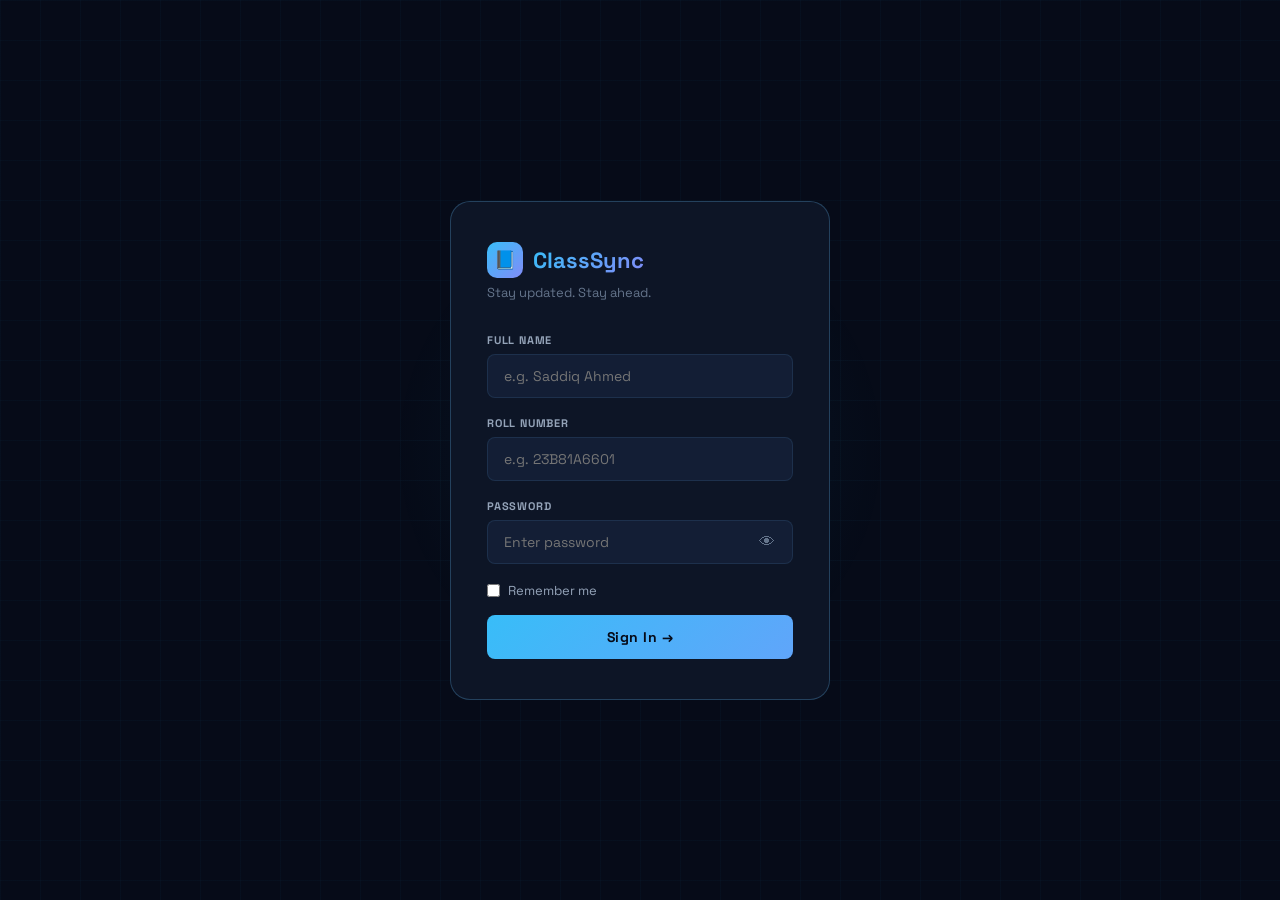
==== frontend/login.html @ 4ba89da0 "classsync - v1" ====
<!DOCTYPE html>
<html lang="en">
<head>
<meta charset="UTF-8">
<meta name="viewport" content="width=device-width, initial-scale=1.0">
<title>ClassSync Login</title>
<link href="https://fonts.googleapis.com/css2?family=Space+Grotesk:wght@400;500;600;700&family=JetBrains+Mono:wght@400;500&display=swap" rel="stylesheet">
<link rel="stylesheet" href="style.css">
</head>
<body class="login-bg">

<div class="login-glow"></div>

<div class="login-container">
  <div class="login-card">

    <div class="login-logo">
      <div class="logo-icon">📘</div>
      <h1>ClassSync</h1>
    </div>
    <p class="login-tagline">Stay updated. Stay ahead.</p>

    <div class="field-wrap">
      <label class="field-label">Full Name</label>
      <input id="l-name" type="text" placeholder="e.g. Saddiq Ahmed" autocomplete="name">
    </div>

    <div class="field-wrap">
      <label class="field-label">Roll Number</label>
      <input id="l-roll" type="text" placeholder="e.g. 23B81A6601"
             oninput="this.value = this.value.toUpperCase()">
    </div>

    <div class="field-wrap">
      <label class="field-label">Password</label>
      <div class="password-wrap">
        <input id="l-pass" type="password" placeholder="Enter password">
        <button class="eye-btn" onclick="togglePwd()" type="button">👁</button>
      </div>
    </div>

    <div class="remember-row">
      <input type="checkbox" id="remember">
      <label for="remember">Remember me</label>
    </div>

    <button class="login-btn" onclick="doLogin()">Sign In →</button>

    <div class="login-error" id="loginErr"></div>

  </div>
</div>

<script src="script.js"></script>
</body>
</html>
---- frontend/style.css ----
/* ═══ VARIABLES ═══ */
:root {
    --bg:           #060b18;
    --surface:      #0d1526;
    --surface2:     #131e35;
    --surface3:     #1a2744;
    --border:       rgba(99,179,237,0.12);
    --border-bright:rgba(99,179,237,0.28);
    --cyan:         #38bdf8;
    --cyan-dim:     rgba(56,189,248,0.15);
    --violet:       #818cf8;
    --violet-dim:   rgba(129,140,248,0.15);
    --emerald:      #34d399;
    --emerald-dim:  rgba(52,211,153,0.15);
    --rose:         #fb7185;
    --rose-dim:     rgba(251,113,133,0.15);
    --amber:        #fbbf24;
    --amber-dim:    rgba(251,191,36,0.15);
    --text:         #e2e8f0;
    --text-muted:   #64748b;
    --text-dim:     #94a3b8;
    --radius:       12px;
    --radius-sm:    8px;
    --transition:   0.2s cubic-bezier(0.4,0,0.2,1);
}

* { margin: 0; padding: 0; box-sizing: border-box; }

body {
    font-family: 'Space Grotesk', sans-serif;
    background: var(--bg);
    color: var(--text);
    min-height: 100vh;
    overflow-x: hidden;
}

/* Grid background */
body::after {
    content: '';
    position: fixed;
    inset: 0;
    background-image:
        linear-gradient(rgba(56,189,248,0.03) 1px, transparent 1px),
        linear-gradient(90deg, rgba(56,189,248,0.03) 1px, transparent 1px);
    background-size: 40px 40px;
    pointer-events: none;
    z-index: 0;
}

/* ═══ LOGIN ═══ */
.login-bg {
    display: flex;
    align-items: center;
    justify-content: center;
    height: 100vh;
}

.login-glow {
    position: fixed;
    top: 50%;
    left: 50%;
    transform: translate(-50%, -50%);
    width: 500px;
    height: 500px;
    border-radius: 50%;
    background: radial-gradient(circle, rgba(56,189,248,0.07) 0%, transparent 70%);
    pointer-events: none;
    z-index: 0;
}

.login-container {
    position: relative;
    z-index: 1;
    width: 100%;
    display: flex;
    justify-content: center;
}

.login-card {
    background: var(--surface);
    border: 1px solid var(--border-bright);
    border-radius: 20px;
    padding: 40px 36px;
    width: 380px;
    animation: slideUp 0.5s cubic-bezier(0.34,1.56,0.64,1) both;
}

@keyframes slideUp {
    from { opacity: 0; transform: translateY(30px) scale(0.96); }
    to   { opacity: 1; transform: translateY(0)    scale(1); }
}

.login-logo {
    display: flex;
    align-items: center;
    gap: 10px;
    margin-bottom: 6px;
}

.logo-icon {
    width: 36px;
    height: 36px;
    background: linear-gradient(135deg, var(--cyan), var(--violet));
    border-radius: 10px;
    display: flex;
    align-items: center;
    justify-content: center;
    font-size: 18px;
}

.login-logo h1 {
    font-size: 22px;
    font-weight: 700;
    background: linear-gradient(135deg, var(--cyan), var(--violet));
    -webkit-background-clip: text;
    -webkit-text-fill-color: transparent;
    background-clip: text;
}

.login-tagline {
    font-size: 13px;
    color: var(--text-muted);
    margin-bottom: 32px;
}

.field-label {
    display: block;
    font-size: 11px;
    font-weight: 700;
    color: var(--text-dim);
    letter-spacing: 0.8px;
    text-transform: uppercase;
    margin-bottom: 7px;
}

.field-wrap { margin-bottom: 18px; }

.field-wrap input {
    width: 100%;
    padding: 12px 16px;
    background: var(--surface2);
    border: 1px solid var(--border);
    border-radius: var(--radius-sm);
    color: var(--text);
    font-family: inherit;
    font-size: 14px;
    outline: none;
    transition: var(--transition);
}

.field-wrap input:focus {
    border-color: var(--cyan);
    box-shadow: 0 0 0 3px rgba(56,189,248,0.12);
    background: var(--surface3);
}

.password-wrap { position: relative; }
.password-wrap input { padding-right: 46px; }

.eye-btn {
    position: absolute;
    right: 14px;
    top: 50%;
    transform: translateY(-50%);
    background: none;
    border: none;
    color: var(--text-muted);
    cursor: pointer;
    font-size: 16px;
    padding: 4px;
    transition: color var(--transition);
}
.eye-btn:hover { color: var(--cyan); }

.remember-row {
    display: flex;
    align-items: center;
    gap: 8px;
    margin-bottom: 8px;
}
.remember-row input[type=checkbox] { accent-color: var(--cyan); }
.remember-row label { font-size: 13px; color: var(--text-dim); cursor: pointer; }

.login-btn {
    width: 100%;
    padding: 13px;
    background: linear-gradient(135deg, var(--cyan), #60a5fa);
    border: none;
    border-radius: var(--radius-sm);
    color: #060b18;
    font-family: inherit;
    font-size: 14px;
    font-weight: 700;
    letter-spacing: 0.5px;
    cursor: pointer;
    transition: var(--transition);
    margin-top: 8px;
}
.login-btn:hover  { transform: translateY(-1px); filter: brightness(1.1); }
.login-btn:active { transform: translateY(0); }

.login-error {
    background: var(--rose-dim);
    border: 1px solid rgba(251,113,133,0.3);
    border-radius: var(--radius-sm);
    padding: 10px 14px;
    font-size: 13px;
    color: var(--rose);
    margin-top: 14px;
    display: none;
}

/* ═══ LAYOUT ═══ */
.container {
    display: flex;
    position: relative;
    z-index: 1;
}

/* ═══ SIDEBAR ═══ */
.sidebar {
    position: fixed;
    left: 0; top: 0; bottom: 0;
    width: 220px;
    background: var(--surface);
    border-right: 1px solid var(--border);
    display: flex;
    flex-direction: column;
    padding: 20px 14px;
    z-index: 50;
    transition: transform var(--transition);
}

.sidebar-logo {
    display: flex;
    align-items: center;
    gap: 10px;
    padding: 6px 8px;
    margin-bottom: 28px;
}

.sidebar-logo .logo-icon {
    width: 30px;
    height: 30px;
    font-size: 15px;
    border-radius: 8px;
}

.sidebar-logo span {
    font-size: 17px;
    font-weight: 700;
    background: linear-gradient(135deg, var(--cyan), var(--violet));
    -webkit-background-clip: text;
    -webkit-text-fill-color: transparent;
    background-clip: text;
}

.nav-section-label {
    font-size: 10px;
    font-weight: 700;
    color: var(--text-muted);
    letter-spacing: 1.2px;
    text-transform: uppercase;
    padding: 0 10px;
    margin-bottom: 8px;
    margin-top: 6px;
}

.nav-btn {
    display: flex;
    align-items: center;
    gap: 10px;
    width: 100%;
    padding: 9px 12px;
    background: none;
    border: none;
    border-radius: var(--radius-sm);
    color: var(--text-dim);
    font-family: inherit;
    font-size: 13px;
    font-weight: 500;
    cursor: pointer;
    text-align: left;
    transition: var(--transition);
}
.nav-btn:hover        { background: var(--surface2); color: var(--text); }
.nav-btn.active       { background: var(--cyan-dim); color: var(--cyan); }

.nav-icon { font-size: 16px; width: 20px; text-align: center; }

.nav-count {
    margin-left: auto;
    background: var(--surface3);
    color: var(--text-muted);
    font-size: 10px;
    font-weight: 600;
    padding: 2px 7px;
    border-radius: 20px;
    font-family: 'JetBrains Mono', monospace;
}
.nav-btn.active .nav-count { background: rgba(56,189,248,0.2); color: var(--cyan); }

.sidebar-bottom {
    margin-top: auto;
    border-top: 1px solid var(--border);
    padding-top: 16px;
}

.user-chip {
    display: flex;
    align-items: center;
    gap: 10px;
    padding: 8px 10px;
    border-radius: var(--radius-sm);
    background: var(--surface2);
    margin-bottom: 10px;
}

.avatar {
    width: 32px;
    height: 32px;
    border-radius: 50%;
    background: linear-gradient(135deg, var(--cyan), var(--violet));
    display: flex;
    align-items: center;
    justify-content: center;
    font-size: 12px;
    font-weight: 700;
    color: #060b18;
    flex-shrink: 0;
}

.user-info    { flex: 1; min-width: 0; }
.user-name    { font-size: 12px; font-weight: 600; color: var(--text); white-space: nowrap; overflow: hidden; text-overflow: ellipsis; }
.user-roll    { font-size: 10px; color: var(--text-muted); font-family: 'JetBrains Mono', monospace; }

.logout-btn {
    width: 100%;
    padding: 9px;
    background: none;
    border: 1px solid var(--border);
    border-radius: var(--radius-sm);
    color: var(--text-muted);
    font-family: inherit;
    font-size: 12px;
    font-weight: 500;
    cursor: pointer;
    transition: var(--transition);
    display: flex;
    align-items: center;
    justify-content: center;
    gap: 7px;
}
.logout-btn:hover { border-color: var(--rose); color: var(--rose); background: var(--rose-dim); }

/* ═══ MAIN ═══ */
.main {
    margin-left: 220px;
    display: flex;
    flex-direction: column;
    height: 100vh;
    width: 100%;
}

/* ─── TOPBAR ─── */
.topbar {
    display: flex;
    align-items: center;
    gap: 14px;
    padding: 16px 24px;
    background: var(--surface);
    border-bottom: 1px solid var(--border);
    position: sticky;
    top: 0;
    z-index: 40;
}

.search-wrap { flex: 1; position: relative; max-width: 400px; }

.search-wrap input {
    width: 100%;
    padding: 9px 14px 9px 38px;
    background: var(--surface2);
    border: 1px solid var(--border);
    border-radius: 100px;
    color: var(--text);
    font-family: inherit;
    font-size: 13px;
    outline: none;
    transition: var(--transition);
}
.search-wrap input:focus { border-color: var(--cyan); background: var(--surface3); }

.search-icon {
    position: absolute;
    left: 12px;
    top: 50%;
    transform: translateY(-50%);
    color: var(--text-muted);
    font-size: 15px;
    pointer-events: none;
}

.sort-select {
    padding: 9px 14px;
    background: var(--surface2);
    border: 1px solid var(--border);
    border-radius: var(--radius-sm);
    color: var(--text-dim);
    font-family: inherit;
    font-size: 13px;
    outline: none;
    cursor: pointer;
}
.sort-select:focus { border-color: var(--cyan); }

.view-toggle {
    display: flex;
    background: var(--surface2);
    border: 1px solid var(--border);
    border-radius: var(--radius-sm);
    overflow: hidden;
}
.view-toggle button {
    padding: 7px 12px;
    background: none;
    border: none;
    color: var(--text-muted);
    cursor: pointer;
    font-size: 15px;
    transition: var(--transition);
}
.view-toggle button.active { background: var(--surface3); color: var(--cyan); }

.post-btn {
    display: flex;
    align-items: center;
    gap: 7px;
    padding: 9px 18px;
    background: linear-gradient(135deg, var(--cyan), #60a5fa);
    border: none;
    border-radius: 100px;
    color: #060b18;
    font-family: inherit;
    font-size: 13px;
    font-weight: 700;
    cursor: pointer;
    transition: var(--transition);
    white-space: nowrap;
}
.post-btn:hover  { transform: translateY(-1px); filter: brightness(1.1); }
.post-btn:active { transform: translateY(0); }

/* ─── STATS BAR ─── */
.stats-bar {
    display: flex;
    gap: 12px;
    padding: 14px 24px;
    border-bottom: 1px solid var(--border);
    background: var(--surface);
    overflow-x: auto;
}

.stat-chip {
    display: flex;
    align-items: center;
    gap: 8px;
    padding: 8px 16px;
    background: var(--surface2);
    border: 1px solid var(--border);
    border-radius: 100px;
    white-space: nowrap;
    flex-shrink: 0;
}
.stat-chip .num   { font-size: 15px; font-weight: 700; font-family: 'JetBrains Mono', monospace; color: var(--cyan); }
.stat-chip .label { font-size: 12px; color: var(--text-muted); }

/* ─── FEED ─── */
.feed-wrap { flex: 1; overflow-y: auto; padding: 24px; }

.feed {
    display: grid;
    grid-template-columns: repeat(auto-fill, minmax(300px, 1fr));
    gap: 16px;
    max-width: 1200px;
}

.empty-state { text-align: center; padding: 80px 20px; color: var(--text-muted); grid-column: 1/-1; }
.empty-icon  { font-size: 48px; margin-bottom: 16px; opacity: 0.4; }
.empty-state p { font-size: 15px; }

/* ─── POST CARD ─── */
.post-card {
    background: var(--surface);
    border: 1px solid var(--border);
    border-radius: var(--radius);
    overflow: hidden;
    transition: var(--transition);
    animation: fadeInUp 0.3s ease both;
}
@keyframes fadeInUp {
    from { opacity: 0; transform: translateY(12px); }
    to   { opacity: 1; transform: translateY(0); }
}
.post-card:hover { border-color: var(--border-bright); transform: translateY(-2px); box-shadow: 0 8px 30px rgba(0,0,0,0.3); }
.post-card.done  { opacity: 0.45; }

.cat-stripe { height: 3px; width: 100%; }
.post-body  { padding: 16px; }

.post-header {
    display: flex;
    align-items: flex-start;
    gap: 10px;
    margin-bottom: 10px;
    flex-direction: column;
}

.cat-badge {
    font-size: 10px;
    font-weight: 700;
    letter-spacing: 0.8px;
    text-transform: uppercase;
    padding: 3px 10px;
    border-radius: 100px;
}

.pinned-badge { background: rgba(251,191,36,.15); color: var(--amber); margin-left: 5px; }

.cat-assignment { background: var(--violet-dim);  color: var(--violet); }
.cat-record     { background: var(--emerald-dim); color: var(--emerald); }
.cat-classwork  { background: var(--cyan-dim);    color: var(--cyan); }
.cat-homework   { background: var(--amber-dim);   color: var(--amber); }
.cat-important  { background: var(--rose-dim);    color: var(--rose); }

.stripe-assignment { background: var(--violet); }
.stripe-record     { background: var(--emerald); }
.stripe-classwork  { background: var(--cyan); }
.stripe-homework   { background: var(--amber); }
.stripe-important  { background: var(--rose); }

.post-subject { font-size: 15px; font-weight: 700; color: var(--text); line-height: 1.3; }
.post-topic   { font-size: 13px; color: var(--text-dim); margin-bottom: 12px; line-height: 1.5; }

.post-extra {
    font-size: 12px;
    color: var(--text-muted);
    background: var(--surface2);
    border-left: 3px solid var(--border-bright);
    padding: 8px 12px;
    border-radius: 0 var(--radius-sm) var(--radius-sm) 0;
    margin-bottom: 12px;
    font-style: italic;
}

.post-img {
    width: 100%;
    border-radius: var(--radius-sm);
    margin-bottom: 12px;
    max-height: 200px;
    object-fit: cover;
    display: block;
}

.post-meta { display: flex; align-items: center; gap: 10px; flex-wrap: wrap; margin-bottom: 12px; }

.meta-chip { display: flex; align-items: center; gap: 5px; font-size: 11px; color: var(--text-muted); font-family: 'JetBrains Mono', monospace; }
.due-urgent { color: var(--rose); }
.due-soon   { color: var(--amber); }
.due-ok     { color: var(--emerald); }

.subj-tag {
    display: inline-block;
    font-size: 10px;
    font-weight: 600;
    font-family: 'JetBrains Mono', monospace;
    padding: 3px 9px;
    border-radius: 100px;
    background: var(--surface2);
    color: var(--text-dim);
    border: 1px solid var(--border);
}

.post-actions { display: flex; gap: 8px; border-top: 1px solid var(--border); padding-top: 12px; margin-top: 4px; }

.act-btn {
    flex: 1;
    padding: 7px;
    border: 1px solid var(--border);
    border-radius: var(--radius-sm);
    background: none;
    color: var(--text-dim);
    font-family: inherit;
    font-size: 12px;
    font-weight: 500;
    cursor: pointer;
    transition: var(--transition);
    display: flex;
    align-items: center;
    justify-content: center;
    gap: 5px;
}
.act-btn:hover     { background: var(--surface2); color: var(--text); border-color: var(--border-bright); }
.act-btn.done-btn  { color: var(--emerald); border-color: rgba(52,211,153,0.3); }
.act-btn.done-btn:hover { background: var(--emerald-dim); }
.act-btn.undo-btn  { color: var(--amber); border-color: rgba(251,191,36,0.3); }
.act-btn.undo-btn:hover { background: var(--amber-dim); }
.act-btn.del-btn:hover  { color: var(--rose); border-color: rgba(251,113,133,0.3); background: var(--rose-dim); }

/* ═══ POPUP ═══ */
.popup-overlay {
    position: fixed;
    inset: 0;
    background: rgba(6,11,24,0.85);
    backdrop-filter: blur(6px);
    z-index: 200;
    display: flex;
    align-items: center;
    justify-content: center;
    opacity: 0;
    pointer-events: none;
    transition: opacity var(--transition);
}
.popup-overlay.open { opacity: 1; pointer-events: all; }

.popup-card {
    background: var(--surface);
    border: 1px solid var(--border-bright);
    border-radius: 18px;
    padding: 32px;
    width: 440px;
    max-width: 95vw;
    max-height: 90vh;
    overflow-y: auto;
    transform: scale(0.95) translateY(10px);
    transition: transform var(--transition);
}
.popup-overlay.open .popup-card { transform: scale(1) translateY(0); }

.popup-title {
    font-size: 18px;
    font-weight: 700;
    margin-bottom: 22px;
    display: flex;
    align-items: center;
    justify-content: space-between;
}

.close-btn {
    background: none;
    border: none;
    color: var(--text-muted);
    font-size: 20px;
    cursor: pointer;
    padding: 4px;
    border-radius: 6px;
    transition: var(--transition);
    line-height: 1;
}
.close-btn:hover { color: var(--text); background: var(--surface2); }

.form-group { margin-bottom: 16px; }

.form-group label {
    display: block;
    font-size: 11px;
    font-weight: 700;
    color: var(--text-dim);
    letter-spacing: 0.8px;
    text-transform: uppercase;
    margin-bottom: 7px;
}

.form-group select,
.form-group input[type=text],
.form-group input[type=date],
.form-group textarea {
    width: 100%;
    padding: 10px 14px;
    background: var(--surface2);
    border: 1px solid var(--border);
    border-radius: var(--radius-sm);
    color: var(--text);
    font-family: inherit;
    font-size: 13px;
    outline: none;
    transition: var(--transition);
}
.form-group select option { background: var(--surface2); }
.form-group select:focus,
.form-group input:focus,
.form-group textarea:focus { border-color: var(--cyan); box-shadow: 0 0 0 3px rgba(56,189,248,0.1); }
.form-group textarea { resize: vertical; min-height: 70px; }

.form-row { display: grid; grid-template-columns: 1fr 1fr; gap: 12px; }

.file-label {
    display: flex;
    align-items: center;
    gap: 10px;
    padding: 10px 14px;
    background: var(--surface2);
    border: 1px dashed var(--border-bright);
    border-radius: var(--radius-sm);
    cursor: pointer;
    font-size: 13px;
    color: var(--text-dim);
    transition: var(--transition);
}
.file-label:hover { border-color: var(--cyan); color: var(--cyan); }

.form-actions { display: flex; gap: 10px; margin-top: 22px; }

.btn-primary {
    flex: 1;
    padding: 11px;
    background: linear-gradient(135deg, var(--cyan), #60a5fa);
    border: none;
    border-radius: var(--radius-sm);
    color: #060b18;
    font-family: inherit;
    font-size: 13px;
    font-weight: 700;
    cursor: pointer;
    transition: var(--transition);
}
.btn-primary:hover { filter: brightness(1.1); }

.btn-ghost {
    padding: 11px 18px;
    background: none;
    border: 1px solid var(--border);
    border-radius: var(--radius-sm);
    color: var(--text-dim);
    font-family: inherit;
    font-size: 13px;
    cursor: pointer;
    transition: var(--transition);
}
.btn-ghost:hover { border-color: var(--border-bright); color: var(--text); }

/* ═══ TOAST ═══ */
.toast-wrap {
    position: fixed;
    bottom: 24px;
    right: 24px;
    z-index: 999;
    display: flex;
    flex-direction: column;
    gap: 10px;
    pointer-events: none;
}

.toast {
    display: flex;
    align-items: center;
    gap: 10px;
    padding: 12px 18px;
    background: var(--surface2);
    border: 1px solid var(--border-bright);
    border-radius: var(--radius);
    font-size: 13px;
    font-weight: 500;
    color: var(--text);
    box-shadow: 0 8px 30px rgba(0,0,0,0.4);
    animation: toastIn 0.3s cubic-bezier(0.34,1.56,0.64,1) both;
    pointer-events: all;
    max-width: 320px;
}
.toast.leaving { animation: toastOut 0.3s ease forwards; }

@keyframes toastIn  { from { opacity: 0; transform: translateX(30px) scale(0.9); } to { opacity: 1; transform: translateX(0) scale(1); } }
@keyframes toastOut { from { opacity: 1; transform: translateX(0) scale(1); } to { opacity: 0; transform: translateX(30px) scale(0.9); } }

.toast-icon { font-size: 16px; }
.toast.success { border-color: rgba(52,211,153,0.35); }
.toast.error   { border-color: rgba(251,113,133,0.35); }
.toast.info    { border-color: rgba(56,189,248,0.35); }

/* ═══ LIST VIEW ═══ */
.feed.list-view { grid-template-columns: 1fr; }
.feed.list-view .post-card { display: flex; flex-direction: row; align-items: stretch; }
.feed.list-view .cat-stripe { width: 4px; height: auto; flex-shrink: 0; }
.feed.list-view .post-body  { flex: 1; display: flex; align-items: center; gap: 16px; padding: 12px 16px; flex-wrap: wrap; }
.feed.list-view .post-header { margin-bottom: 0; flex-shrink: 0; }
.feed.list-view .post-topic  { margin-bottom: 0; }
.feed.list-view .post-extra,
.feed.list-view .post-img   { display: none; }
.feed.list-view .post-meta  { margin-bottom: 0; }
.feed.list-view .post-actions { border-top: none; padding-top: 0; margin-top: 0; margin-left: auto; flex-shrink: 0; }

/* ═══ MOBILE ═══ */
.hamburger {
    display: none;
    background: none;
    border: 1px solid var(--border);
    border-radius: var(--radius-sm);
    color: var(--text);
    font-size: 18px;
    padding: 7px 10px;
    cursor: pointer;
}

.sidebar-overlay {
    position: fixed;
    inset: 0;
    background: rgba(0,0,0,0.5);
    z-index: 49;
    display: none;
}
.sidebar-overlay.show { display: block; }

@media (max-width: 768px) {
    .sidebar { transform: translateX(-100%); }
    .sidebar.mobile-open { transform: translateX(0); }
    .main { margin-left: 0; }
    .hamburger { display: flex; }
    .feed { grid-template-columns: 1fr; }
    .topbar { padding: 12px 16px; gap: 10px; }
    .feed-wrap { padding: 16px; }
}

/* ═══ SCROLLBAR ═══ */
::-webkit-scrollbar       { width: 5px; height: 5px; }
::-webkit-scrollbar-track { background: transparent; }
::-webkit-scrollbar-thumb { background: var(--surface3); border-radius: 10px; }
::-webkit-scrollbar-thumb:hover { background: var(--border-bright); }
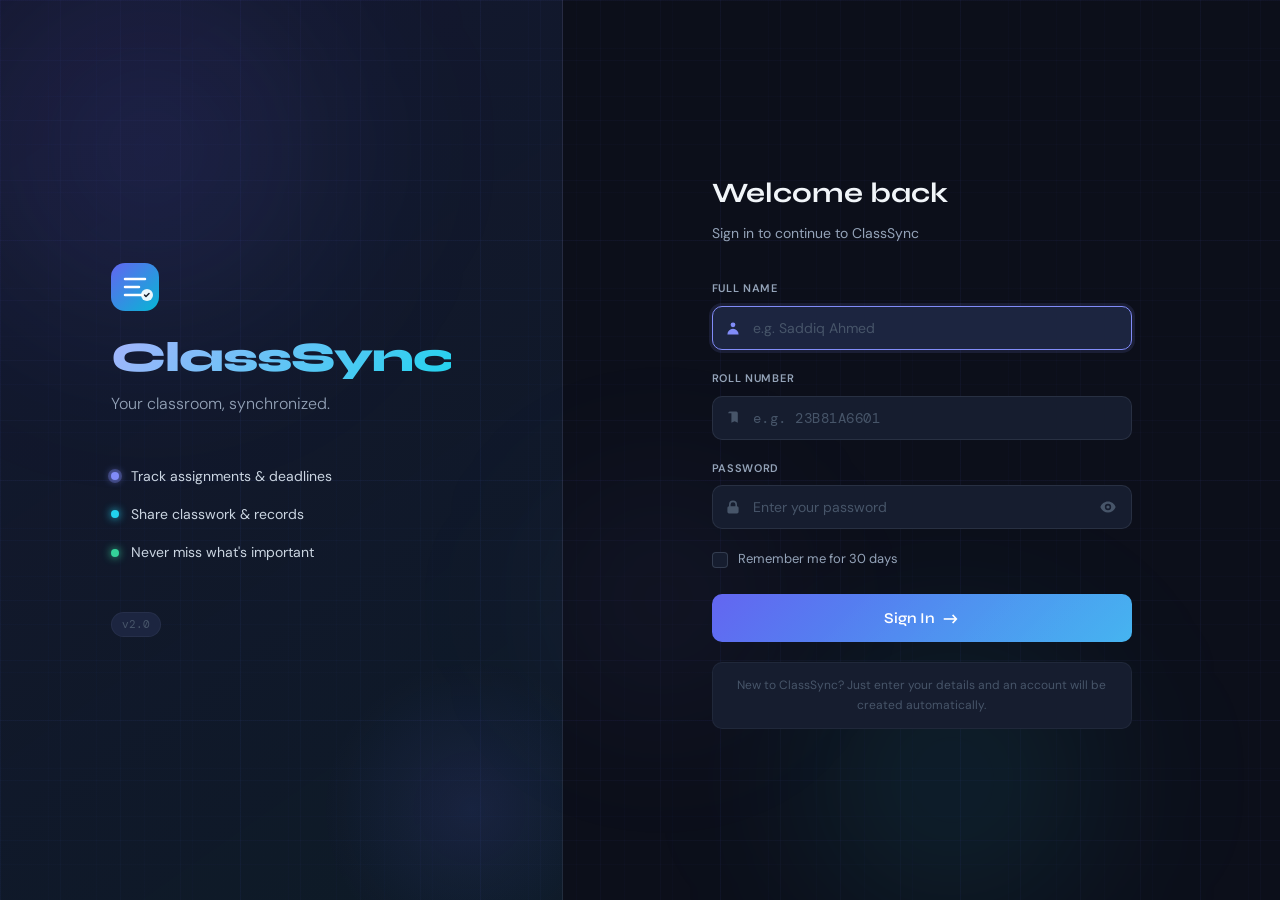
==== commit bd9db985: "Frontend Polished" ====
--- a/frontend/login.html
+++ b/frontend/login.html
@@ -3,54 +3,126 @@
 <head>
 <meta charset="UTF-8">
 <meta name="viewport" content="width=device-width, initial-scale=1.0">
-<title>ClassSync Login</title>
-<link href="https://fonts.googleapis.com/css2?family=Space+Grotesk:wght@400;500;600;700&family=JetBrains+Mono:wght@400;500&display=swap" rel="stylesheet">
+<title>ClassSync — Sign In</title>
+<link href="https://fonts.googleapis.com/css2?family=Syne:wght@400;500;600;700;800&family=DM+Mono:wght@400;500&family=DM+Sans:wght@300;400;500;600&display=swap" rel="stylesheet">
 <link rel="stylesheet" href="style.css">
 </head>
-<body class="login-bg">
+<body class="login-page">
 
-<div class="login-glow"></div>
+<div class="login-bg-art">
+  <div class="orb orb-1"></div>
+  <div class="orb orb-2"></div>
+  <div class="orb orb-3"></div>
+  <div class="grid-lines"></div>
+</div>
 
-<div class="login-container">
-  <div class="login-card">
+<div class="login-layout">
 
-    <div class="login-logo">
-      <div class="logo-icon">📘</div>
-      <h1>ClassSync</h1>
-    </div>
-    <p class="login-tagline">Stay updated. Stay ahead.</p>
+  <!-- Left panel - branding -->
+  <div class="login-brand">
+    <div class="brand-content">
+      <div class="brand-mark">
+        <svg width="48" height="48" viewBox="0 0 48 48" fill="none">
+          <rect width="48" height="48" rx="14" fill="url(#grad1)"/>
+          <path d="M14 16h20M14 24h14M14 32h18" stroke="white" stroke-width="2.5" stroke-linecap="round"/>
+          <circle cx="36" cy="32" r="6" fill="white" fill-opacity="0.9"/>
+          <path d="M33.5 32l1.5 1.5 3-3" stroke="#1a1f2e" stroke-width="1.5" stroke-linecap="round" stroke-linejoin="round"/>
+          <defs>
+            <linearGradient id="grad1" x1="0" y1="0" x2="48" y2="48" gradientUnits="userSpaceOnUse">
+              <stop stop-color="#6366f1"/>
+              <stop offset="1" stop-color="#06b6d4"/>
+            </linearGradient>
+          </defs>
+        </svg>
+      </div>
+      <h1 class="brand-name">ClassSync</h1>
+      <p class="brand-tagline">Your classroom, synchronized.</p>
 
-    <div class="field-wrap">
-      <label class="field-label">Full Name</label>
-      <input id="l-name" type="text" placeholder="e.g. Saddiq Ahmed" autocomplete="name">
-    </div>
+      <div class="brand-features">
+        <div class="feature-item">
+          <span class="feature-dot dot-violet"></span>
+          <span>Track assignments & deadlines</span>
+        </div>
+        <div class="feature-item">
+          <span class="feature-dot dot-cyan"></span>
+          <span>Share classwork & records</span>
+        </div>
+        <div class="feature-item">
+          <span class="feature-dot dot-emerald"></span>
+          <span>Never miss what's important</span>
+        </div>
+      </div>
 
-    <div class="field-wrap">
-      <label class="field-label">Roll Number</label>
-      <input id="l-roll" type="text" placeholder="e.g. 23B81A6601"
-             oninput="this.value = this.value.toUpperCase()">
-    </div>
-
-    <div class="field-wrap">
-      <label class="field-label">Password</label>
-      <div class="password-wrap">
-        <input id="l-pass" type="password" placeholder="Enter password">
-        <button class="eye-btn" onclick="togglePwd()" type="button">👁</button>
+      <div class="brand-footer">
+        <span class="version-tag">v2.0</span>
       </div>
     </div>
+  </div>
 
-    <div class="remember-row">
-      <input type="checkbox" id="remember">
-      <label for="remember">Remember me</label>
+  <!-- Right panel - form -->
+  <div class="login-form-panel">
+    <div class="login-card" id="loginCard">
+      <div class="card-header">
+        <h2>Welcome back</h2>
+        <p>Sign in to continue to ClassSync</p>
+      </div>
+
+      <div class="field-group">
+        <label class="field-label" for="l-name">Full Name</label>
+        <div class="field-input-wrap">
+          <svg class="field-icon" viewBox="0 0 20 20" fill="currentColor"><path d="M10 9a3 3 0 100-6 3 3 0 000 6zm-7 9a7 7 0 1114 0H3z"/></svg>
+          <input id="l-name" type="text" placeholder="e.g. Saddiq Ahmed" autocomplete="name" class="field-input">
+        </div>
+      </div>
+
+      <div class="field-group">
+        <label class="field-label" for="l-roll">Roll Number</label>
+        <div class="field-input-wrap">
+          <svg class="field-icon" viewBox="0 0 20 20" fill="currentColor"><path d="M4 4a2 2 0 012-2h8a2 2 0 012 2v12l-4-2-4 2V4z"/></svg>
+          <input id="l-roll" type="text" placeholder="e.g. 23B81A6601" class="field-input mono" oninput="this.value=this.value.toUpperCase()">
+        </div>
+      </div>
+
+      <div class="field-group">
+        <label class="field-label" for="l-pass">Password</label>
+        <div class="field-input-wrap">
+          <svg class="field-icon" viewBox="0 0 20 20" fill="currentColor"><path fill-rule="evenodd" d="M5 9V7a5 5 0 0110 0v2a2 2 0 012 2v5a2 2 0 01-2 2H5a2 2 0 01-2-2v-5a2 2 0 012-2zm8-2v2H7V7a3 3 0 016 0z"/></svg>
+          <input id="l-pass" type="password" placeholder="Enter your password" class="field-input" autocomplete="current-password">
+          <button class="eye-toggle" onclick="togglePwd()" type="button" tabindex="-1" title="Toggle visibility">
+            <svg id="eyeOpen" viewBox="0 0 20 20" fill="currentColor"><path d="M10 12a2 2 0 100-4 2 2 0 000 4z"/><path fill-rule="evenodd" d="M.458 10C1.732 5.943 5.522 3 10 3s8.268 2.943 9.542 7c-1.274 4.057-5.064 7-9.542 7S1.732 14.057.458 10zM14 10a4 4 0 11-8 0 4 4 0 018 0z"/></svg>
+            <svg id="eyeClosed" viewBox="0 0 20 20" fill="currentColor" style="display:none"><path fill-rule="evenodd" d="M3.707 2.293a1 1 0 00-1.414 1.414l14 14a1 1 0 001.414-1.414l-1.473-1.473A10.014 10.014 0 0019.542 10C18.268 5.943 14.478 3 10 3a9.958 9.958 0 00-4.512 1.074l-1.78-1.781zm4.261 4.26l1.514 1.515a2.003 2.003 0 012.45 2.45l1.514 1.514a4 4 0 00-5.478-5.478z" clip-rule="evenodd"/><path d="M12.454 16.697L9.75 13.992a4 4 0 01-3.742-3.741L2.335 6.578A9.98 9.98 0 00.458 10c1.274 4.057 5.064 7 9.542 7 .847 0 1.669-.105 2.454-.303z"/></svg>
+          </button>
+        </div>
+      </div>
+
+      <div class="remember-row">
+        <label class="checkbox-wrap">
+          <input type="checkbox" id="remember">
+          <span class="checkmark"></span>
+          <span>Remember me for 30 days</span>
+        </label>
+      </div>
+
+      <button class="signin-btn" id="signinBtn" onclick="doLogin()">
+        <span class="btn-text">Sign In</span>
+        <span class="btn-arrow">→</span>
+        <span class="btn-spinner" style="display:none">
+          <svg viewBox="0 0 24 24" fill="none"><circle cx="12" cy="12" r="10" stroke="currentColor" stroke-width="3" opacity="0.3"/><path d="M12 2a10 10 0 0110 10" stroke="currentColor" stroke-width="3" stroke-linecap="round"/></svg>
+        </span>
+      </button>
+
+      <div class="login-error" id="loginErr">
+        <svg viewBox="0 0 20 20" fill="currentColor"><path fill-rule="evenodd" d="M18 10a8 8 0 11-16 0 8 8 0 0116 0zm-7 4a1 1 0 11-2 0 1 1 0 012 0zm-1-9a1 1 0 00-1 1v4a1 1 0 102 0V6a1 1 0 00-1-1z" clip-rule="evenodd"/></svg>
+        <span id="loginErrText"></span>
+      </div>
+
+      <p class="login-hint">New to ClassSync? Just enter your details and an account will be created automatically.</p>
     </div>
+  </div>
 
-    <button class="login-btn" onclick="doLogin()">Sign In →</button>
-
-    <div class="login-error" id="loginErr"></div>
-
-  </div>
 </div>
 
+<div class="toast-wrap" id="toastWrap"></div>
 <script src="script.js"></script>
 </body>
-</html>+</html>
--- a/frontend/style.css
+++ b/frontend/style.css
@@ -1,827 +1,1640 @@
-/* ═══ VARIABLES ═══ */
+/* ═══════════════════════════════════════════════════════
+   CLASSSYNC — DESIGN SYSTEM
+   Font: Syne (headings/UI) + DM Sans (body) + DM Mono (code)
+   Theme: Dark glass — deep navy with crystalline surfaces
+═══════════════════════════════════════════════════════ */
+
+/* ── TOKENS ── */
 :root {
-    --bg:           #060b18;
-    --surface:      #0d1526;
-    --surface2:     #131e35;
-    --surface3:     #1a2744;
-    --border:       rgba(99,179,237,0.12);
-    --border-bright:rgba(99,179,237,0.28);
-    --cyan:         #38bdf8;
-    --cyan-dim:     rgba(56,189,248,0.15);
-    --violet:       #818cf8;
-    --violet-dim:   rgba(129,140,248,0.15);
-    --emerald:      #34d399;
-    --emerald-dim:  rgba(52,211,153,0.15);
-    --rose:         #fb7185;
-    --rose-dim:     rgba(251,113,133,0.15);
-    --amber:        #fbbf24;
-    --amber-dim:    rgba(251,191,36,0.15);
-    --text:         #e2e8f0;
-    --text-muted:   #64748b;
-    --text-dim:     #94a3b8;
-    --radius:       12px;
-    --radius-sm:    8px;
-    --transition:   0.2s cubic-bezier(0.4,0,0.2,1);
-}
-
-* { margin: 0; padding: 0; box-sizing: border-box; }
+  --bg:           #0c0f1a;
+  --bg-alt:       #0f1322;
+  --surface-0:    #111827;
+  --surface-1:    #161d2f;
+  --surface-2:    #1c2540;
+  --surface-3:    #232e4f;
+  --glass:        rgba(22,29,47,0.92);
+
+  --border:       rgba(148,163,184,0.08);
+  --border-md:    rgba(148,163,184,0.14);
+  --border-hi:    rgba(148,163,184,0.24);
+
+  /* accent palette */
+  --violet:       #818cf8;
+  --violet-hi:    #a5b4fc;
+  --violet-dim:   rgba(129,140,248,0.12);
+  --violet-glow:  rgba(129,140,248,0.25);
+
+  --cyan:         #22d3ee;
+  --cyan-hi:      #67e8f9;
+  --cyan-dim:     rgba(34,211,238,0.12);
+  --cyan-glow:    rgba(34,211,238,0.25);
+
+  --emerald:      #34d399;
+  --emerald-dim:  rgba(52,211,153,0.12);
+  --rose:         #f87171;
+  --rose-dim:     rgba(248,113,113,0.12);
+  --amber:        #fbbf24;
+  --amber-dim:    rgba(251,191,36,0.12);
+  --indigo:       #6366f1;
+  --indigo-dim:   rgba(99,102,241,0.12);
+
+  --text:         #f1f5f9;
+  --text-md:      #cbd5e1;
+  --text-dim:     #94a3b8;
+  --text-muted:   #475569;
+
+  --radius-sm:    6px;
+  --radius:       10px;
+  --radius-lg:    16px;
+  --radius-xl:    22px;
+
+  --ease:         cubic-bezier(0.4, 0, 0.2, 1);
+  --ease-spring:  cubic-bezier(0.34, 1.56, 0.64, 1);
+  --t:            0.18s;
+
+  --shadow-sm:    0 1px 3px rgba(0,0,0,0.4);
+  --shadow:       0 4px 16px rgba(0,0,0,0.5);
+  --shadow-lg:    0 12px 40px rgba(0,0,0,0.6);
+
+  --sidebar-w:    240px;
+}
+
+/* ── RESET ── */
+*, *::before, *::after { margin:0; padding:0; box-sizing:border-box; }
+html { scroll-behavior: smooth; }
 
 body {
-    font-family: 'Space Grotesk', sans-serif;
-    background: var(--bg);
-    color: var(--text);
-    min-height: 100vh;
-    overflow-x: hidden;
-}
-
-/* Grid background */
-body::after {
-    content: '';
-    position: fixed;
-    inset: 0;
-    background-image:
-        linear-gradient(rgba(56,189,248,0.03) 1px, transparent 1px),
-        linear-gradient(90deg, rgba(56,189,248,0.03) 1px, transparent 1px);
-    background-size: 40px 40px;
-    pointer-events: none;
-    z-index: 0;
-}
-
-/* ═══ LOGIN ═══ */
-.login-bg {
-    display: flex;
-    align-items: center;
-    justify-content: center;
-    height: 100vh;
-}
-
-.login-glow {
-    position: fixed;
-    top: 50%;
-    left: 50%;
-    transform: translate(-50%, -50%);
-    width: 500px;
-    height: 500px;
-    border-radius: 50%;
-    background: radial-gradient(circle, rgba(56,189,248,0.07) 0%, transparent 70%);
-    pointer-events: none;
-    z-index: 0;
-}
-
-.login-container {
-    position: relative;
-    z-index: 1;
-    width: 100%;
-    display: flex;
-    justify-content: center;
+  font-family: 'DM Sans', system-ui, sans-serif;
+  font-size: 14px;
+  line-height: 1.6;
+  background: var(--bg);
+  color: var(--text);
+  min-height: 100vh;
+  overflow-x: hidden;
+  -webkit-font-smoothing: antialiased;
+}
+
+/* subtle grid pattern */
+body::before {
+  content: '';
+  position: fixed;
+  inset: 0;
+  background-image:
+    linear-gradient(rgba(99,102,241,0.025) 1px, transparent 1px),
+    linear-gradient(90deg, rgba(99,102,241,0.025) 1px, transparent 1px);
+  background-size: 48px 48px;
+  pointer-events: none;
+  z-index: 0;
+}
+
+/* ═══════════════════════════════════════
+   LOGIN PAGE
+═══════════════════════════════════════ */
+
+.login-page {
+  display: flex;
+  align-items: stretch;
+  min-height: 100vh;
+}
+
+/* animated background orbs */
+.login-bg-art {
+  position: fixed;
+  inset: 0;
+  pointer-events: none;
+  z-index: 0;
+  overflow: hidden;
+}
+
+.orb {
+  position: absolute;
+  border-radius: 50%;
+  filter: blur(80px);
+  animation: orbFloat 8s ease-in-out infinite;
+}
+.orb-1 {
+  width: 500px; height: 500px;
+  background: radial-gradient(circle, rgba(99,102,241,0.18) 0%, transparent 70%);
+  top: -100px; left: -100px;
+  animation-delay: 0s;
+}
+.orb-2 {
+  width: 400px; height: 400px;
+  background: radial-gradient(circle, rgba(34,211,238,0.14) 0%, transparent 70%);
+  bottom: -80px; right: 10%;
+  animation-delay: -3s;
+}
+.orb-3 {
+  width: 300px; height: 300px;
+  background: radial-gradient(circle, rgba(129,140,248,0.1) 0%, transparent 70%);
+  top: 50%; left: 40%;
+  animation-delay: -5s;
+}
+
+@keyframes orbFloat {
+  0%, 100% { transform: translate(0,0) scale(1); }
+  33%       { transform: translate(30px,-20px) scale(1.05); }
+  66%       { transform: translate(-20px,15px) scale(0.97); }
+}
+
+.grid-lines {
+  position: absolute;
+  inset: 0;
+  background-image:
+    linear-gradient(rgba(99,102,241,0.04) 1px, transparent 1px),
+    linear-gradient(90deg, rgba(99,102,241,0.04) 1px, transparent 1px);
+  background-size: 60px 60px;
+}
+
+/* layout */
+.login-layout {
+  position: relative;
+  z-index: 1;
+  display: flex;
+  width: 100%;
+  min-height: 100vh;
+}
+
+/* left branding panel */
+.login-brand {
+  flex: 0 0 44%;
+  background: linear-gradient(145deg, rgba(99,102,241,0.1) 0%, rgba(34,211,238,0.06) 100%);
+  border-right: 1px solid var(--border-md);
+  display: flex;
+  align-items: center;
+  justify-content: center;
+  padding: 60px 50px;
+  position: relative;
+  overflow: hidden;
+}
+
+.login-brand::after {
+  content: '';
+  position: absolute;
+  bottom: -60px;
+  right: -60px;
+  width: 300px;
+  height: 300px;
+  border-radius: 50%;
+  background: radial-gradient(circle, rgba(99,102,241,0.12) 0%, transparent 70%);
+  pointer-events: none;
+}
+
+.brand-content {
+  max-width: 340px;
+  animation: fadeInLeft 0.7s var(--ease) both;
+}
+
+@keyframes fadeInLeft {
+  from { opacity:0; transform:translateX(-20px); }
+  to   { opacity:1; transform:translateX(0); }
+}
+
+.brand-mark {
+  margin-bottom: 20px;
+}
+
+.brand-name {
+  font-family: 'Syne', sans-serif;
+  font-size: 42px;
+  font-weight: 800;
+  letter-spacing: -1px;
+  background: linear-gradient(135deg, var(--violet-hi), var(--cyan));
+  -webkit-background-clip: text;
+  -webkit-text-fill-color: transparent;
+  background-clip: text;
+  line-height: 1;
+  margin-bottom: 12px;
+}
+
+.brand-tagline {
+  font-size: 16px;
+  color: var(--text-dim);
+  margin-bottom: 48px;
+  font-weight: 300;
+}
+
+.brand-features {
+  display: flex;
+  flex-direction: column;
+  gap: 16px;
+  margin-bottom: 48px;
+}
+
+.feature-item {
+  display: flex;
+  align-items: center;
+  gap: 12px;
+  font-size: 14px;
+  color: var(--text-md);
+}
+
+.feature-dot {
+  width: 8px;
+  height: 8px;
+  border-radius: 50%;
+  flex-shrink: 0;
+  position: relative;
+}
+
+.feature-dot::after {
+  content: '';
+  position: absolute;
+  inset: -3px;
+  border-radius: 50%;
+  opacity: 0.3;
+}
+
+.dot-violet { background: var(--violet); box-shadow: 0 0 8px var(--violet); }
+.dot-violet::after { background: var(--violet); }
+.dot-cyan { background: var(--cyan); box-shadow: 0 0 8px var(--cyan); }
+.dot-emerald { background: var(--emerald); box-shadow: 0 0 8px var(--emerald); }
+
+.brand-footer {
+  display: flex;
+  align-items: center;
+  gap: 12px;
+}
+
+.version-tag {
+  font-family: 'DM Mono', monospace;
+  font-size: 11px;
+  color: var(--text-muted);
+  background: var(--surface-2);
+  border: 1px solid var(--border);
+  padding: 3px 10px;
+  border-radius: 20px;
+}
+
+/* right form panel */
+.login-form-panel {
+  flex: 1;
+  display: flex;
+  align-items: center;
+  justify-content: center;
+  padding: 40px 40px;
 }
 
 .login-card {
-    background: var(--surface);
-    border: 1px solid var(--border-bright);
-    border-radius: 20px;
-    padding: 40px 36px;
-    width: 380px;
-    animation: slideUp 0.5s cubic-bezier(0.34,1.56,0.64,1) both;
-}
-
-@keyframes slideUp {
-    from { opacity: 0; transform: translateY(30px) scale(0.96); }
-    to   { opacity: 1; transform: translateY(0)    scale(1); }
-}
-
-.login-logo {
-    display: flex;
-    align-items: center;
-    gap: 10px;
-    margin-bottom: 6px;
-}
-
-.logo-icon {
-    width: 36px;
-    height: 36px;
-    background: linear-gradient(135deg, var(--cyan), var(--violet));
-    border-radius: 10px;
-    display: flex;
-    align-items: center;
-    justify-content: center;
-    font-size: 18px;
-}
-
-.login-logo h1 {
-    font-size: 22px;
-    font-weight: 700;
-    background: linear-gradient(135deg, var(--cyan), var(--violet));
-    -webkit-background-clip: text;
-    -webkit-text-fill-color: transparent;
-    background-clip: text;
-}
-
-.login-tagline {
-    font-size: 13px;
-    color: var(--text-muted);
-    margin-bottom: 32px;
-}
+  width: 100%;
+  max-width: 420px;
+  animation: slideInRight 0.6s var(--ease-spring) both;
+  animation-delay: 0.1s;
+}
+
+@keyframes slideInRight {
+  from { opacity:0; transform:translateY(24px) scale(0.97); }
+  to   { opacity:1; transform:translateY(0) scale(1); }
+}
+
+.card-header {
+  margin-bottom: 36px;
+}
+
+.card-header h2 {
+  font-family: 'Syne', sans-serif;
+  font-size: 28px;
+  font-weight: 700;
+  color: var(--text);
+  margin-bottom: 6px;
+}
+
+.card-header p {
+  font-size: 14px;
+  color: var(--text-dim);
+}
+
+/* form fields */
+.field-group { margin-bottom: 20px; }
 
 .field-label {
-    display: block;
-    font-size: 11px;
-    font-weight: 700;
-    color: var(--text-dim);
-    letter-spacing: 0.8px;
-    text-transform: uppercase;
-    margin-bottom: 7px;
-}
-
-.field-wrap { margin-bottom: 18px; }
-
-.field-wrap input {
-    width: 100%;
-    padding: 12px 16px;
-    background: var(--surface2);
-    border: 1px solid var(--border);
-    border-radius: var(--radius-sm);
-    color: var(--text);
-    font-family: inherit;
-    font-size: 14px;
-    outline: none;
-    transition: var(--transition);
-}
-
-.field-wrap input:focus {
-    border-color: var(--cyan);
-    box-shadow: 0 0 0 3px rgba(56,189,248,0.12);
-    background: var(--surface3);
-}
-
-.password-wrap { position: relative; }
-.password-wrap input { padding-right: 46px; }
-
-.eye-btn {
-    position: absolute;
-    right: 14px;
-    top: 50%;
-    transform: translateY(-50%);
-    background: none;
-    border: none;
-    color: var(--text-muted);
-    cursor: pointer;
-    font-size: 16px;
-    padding: 4px;
-    transition: color var(--transition);
-}
-.eye-btn:hover { color: var(--cyan); }
-
-.remember-row {
-    display: flex;
-    align-items: center;
-    gap: 8px;
-    margin-bottom: 8px;
-}
-.remember-row input[type=checkbox] { accent-color: var(--cyan); }
-.remember-row label { font-size: 13px; color: var(--text-dim); cursor: pointer; }
-
-.login-btn {
-    width: 100%;
-    padding: 13px;
-    background: linear-gradient(135deg, var(--cyan), #60a5fa);
-    border: none;
-    border-radius: var(--radius-sm);
-    color: #060b18;
-    font-family: inherit;
-    font-size: 14px;
-    font-weight: 700;
-    letter-spacing: 0.5px;
-    cursor: pointer;
-    transition: var(--transition);
-    margin-top: 8px;
-}
-.login-btn:hover  { transform: translateY(-1px); filter: brightness(1.1); }
-.login-btn:active { transform: translateY(0); }
-
+  display: block;
+  font-size: 11px;
+  font-weight: 600;
+  color: var(--text-dim);
+  text-transform: uppercase;
+  letter-spacing: 0.7px;
+  margin-bottom: 8px;
+}
+
+.field-input-wrap {
+  position: relative;
+}
+
+.field-icon {
+  position: absolute;
+  left: 13px;
+  top: 50%;
+  transform: translateY(-50%);
+  width: 16px;
+  height: 16px;
+  color: var(--text-muted);
+  pointer-events: none;
+  transition: color var(--t) var(--ease);
+}
+
+.field-input {
+  width: 100%;
+  padding: 12px 16px 12px 40px;
+  background: var(--surface-1);
+  border: 1px solid var(--border-md);
+  border-radius: var(--radius);
+  color: var(--text);
+  font-family: 'DM Sans', sans-serif;
+  font-size: 14px;
+  outline: none;
+  transition: border-color var(--t) var(--ease), background var(--t) var(--ease), box-shadow var(--t) var(--ease);
+}
+
+.field-input.mono {
+  font-family: 'DM Mono', monospace;
+  letter-spacing: 0.5px;
+}
+
+.field-input:focus {
+  border-color: var(--violet);
+  background: var(--surface-2);
+  box-shadow: 0 0 0 3px var(--violet-dim);
+}
+
+.field-input-wrap:focus-within .field-icon { color: var(--violet); }
+
+.field-input::placeholder { color: var(--text-muted); }
+
+.eye-toggle {
+  position: absolute;
+  right: 12px;
+  top: 50%;
+  transform: translateY(-50%);
+  background: none;
+  border: none;
+  cursor: pointer;
+  padding: 4px;
+  border-radius: var(--radius-sm);
+  color: var(--text-muted);
+  transition: color var(--t) var(--ease), background var(--t);
+  display: flex;
+  align-items: center;
+}
+
+.eye-toggle svg { width: 16px; height: 16px; }
+.eye-toggle:hover { color: var(--text); background: var(--surface-2); }
+
+/* remember row */
+.remember-row { margin-bottom: 24px; }
+
+.checkbox-wrap {
+  display: flex;
+  align-items: center;
+  gap: 10px;
+  cursor: pointer;
+  font-size: 13px;
+  color: var(--text-dim);
+  user-select: none;
+}
+
+.checkbox-wrap input[type=checkbox] { display: none; }
+
+.checkmark {
+  width: 16px;
+  height: 16px;
+  border: 1.5px solid var(--border-hi);
+  border-radius: 4px;
+  flex-shrink: 0;
+  transition: all var(--t) var(--ease);
+  position: relative;
+  background: var(--surface-1);
+}
+
+.checkbox-wrap input:checked + .checkmark {
+  background: var(--violet);
+  border-color: var(--violet);
+}
+
+.checkbox-wrap input:checked + .checkmark::after {
+  content: '';
+  position: absolute;
+  left: 4px; top: 2px;
+  width: 5px; height: 8px;
+  border: 2px solid white;
+  border-top: none; border-left: none;
+  transform: rotate(45deg);
+}
+
+/* sign in button */
+.signin-btn {
+  width: 100%;
+  padding: 13px 24px;
+  background: linear-gradient(135deg, var(--indigo), var(--cyan) 150%);
+  border: none;
+  border-radius: var(--radius);
+  color: white;
+  font-family: 'Syne', sans-serif;
+  font-size: 15px;
+  font-weight: 600;
+  cursor: pointer;
+  transition: transform var(--t) var(--ease), filter var(--t) var(--ease), box-shadow var(--t) var(--ease);
+  display: flex;
+  align-items: center;
+  justify-content: center;
+  gap: 8px;
+  position: relative;
+  overflow: hidden;
+}
+
+.signin-btn::before {
+  content: '';
+  position: absolute;
+  inset: 0;
+  background: linear-gradient(135deg, transparent 30%, rgba(255,255,255,0.07));
+}
+
+.signin-btn:hover {
+  transform: translateY(-2px);
+  box-shadow: 0 8px 30px rgba(99,102,241,0.35);
+  filter: brightness(1.08);
+}
+
+.signin-btn:active { transform: translateY(0); }
+
+.btn-arrow { transition: transform var(--t) var(--ease); font-size: 18px; }
+.signin-btn:hover .btn-arrow { transform: translateX(3px); }
+
+.btn-spinner svg {
+  width: 18px; height: 18px;
+  animation: spin 0.8s linear infinite;
+}
+
+@keyframes spin { to { transform: rotate(360deg); } }
+
+/* error */
 .login-error {
-    background: var(--rose-dim);
-    border: 1px solid rgba(251,113,133,0.3);
-    border-radius: var(--radius-sm);
-    padding: 10px 14px;
-    font-size: 13px;
-    color: var(--rose);
-    margin-top: 14px;
-    display: none;
-}
-
-/* ═══ LAYOUT ═══ */
-.container {
-    display: flex;
-    position: relative;
-    z-index: 1;
-}
-
-/* ═══ SIDEBAR ═══ */
+  display: none;
+  align-items: center;
+  gap: 8px;
+  margin-top: 16px;
+  padding: 11px 14px;
+  background: var(--rose-dim);
+  border: 1px solid rgba(248,113,113,0.25);
+  border-radius: var(--radius);
+  color: var(--rose);
+  font-size: 13px;
+}
+
+.login-error svg { width: 16px; height: 16px; flex-shrink: 0; }
+.login-error.visible { display: flex; animation: shake 0.4s var(--ease); }
+
+@keyframes shake {
+  0%,100% { transform:translateX(0); }
+  20%      { transform:translateX(-5px); }
+  40%      { transform:translateX(5px); }
+  60%      { transform:translateX(-3px); }
+  80%      { transform:translateX(3px); }
+}
+
+.login-hint {
+  margin-top: 20px;
+  font-size: 12px;
+  color: var(--text-muted);
+  text-align: center;
+  line-height: 1.7;
+  padding: 12px;
+  background: var(--surface-1);
+  border-radius: var(--radius);
+  border: 1px solid var(--border);
+}
+
+/* ═══════════════════════════════════════
+   APP LAYOUT
+═══════════════════════════════════════ */
+
+.app-layout {
+  display: flex;
+  position: relative;
+  z-index: 1;
+  min-height: 100vh;
+}
+
+/* ── SIDEBAR ── */
 .sidebar {
-    position: fixed;
-    left: 0; top: 0; bottom: 0;
-    width: 220px;
-    background: var(--surface);
-    border-right: 1px solid var(--border);
-    display: flex;
-    flex-direction: column;
-    padding: 20px 14px;
-    z-index: 50;
-    transition: transform var(--transition);
+  position: fixed;
+  left: 0; top: 0; bottom: 0;
+  width: var(--sidebar-w);
+  background: var(--surface-0);
+  border-right: 1px solid var(--border);
+  display: flex;
+  flex-direction: column;
+  z-index: 100;
+  transition: transform var(--t) var(--ease);
+}
+
+.sidebar-header {
+  display: flex;
+  align-items: center;
+  justify-content: space-between;
+  padding: 20px 18px 24px;
+  border-bottom: 1px solid var(--border);
 }
 
 .sidebar-logo {
-    display: flex;
-    align-items: center;
-    gap: 10px;
-    padding: 6px 8px;
-    margin-bottom: 28px;
-}
-
-.sidebar-logo .logo-icon {
-    width: 30px;
-    height: 30px;
-    font-size: 15px;
-    border-radius: 8px;
-}
-
-.sidebar-logo span {
-    font-size: 17px;
-    font-weight: 700;
-    background: linear-gradient(135deg, var(--cyan), var(--violet));
-    -webkit-background-clip: text;
-    -webkit-text-fill-color: transparent;
-    background-clip: text;
-}
-
-.nav-section-label {
-    font-size: 10px;
-    font-weight: 700;
-    color: var(--text-muted);
-    letter-spacing: 1.2px;
-    text-transform: uppercase;
-    padding: 0 10px;
-    margin-bottom: 8px;
-    margin-top: 6px;
-}
-
-.nav-btn {
-    display: flex;
-    align-items: center;
-    gap: 10px;
-    width: 100%;
-    padding: 9px 12px;
-    background: none;
-    border: none;
-    border-radius: var(--radius-sm);
-    color: var(--text-dim);
-    font-family: inherit;
-    font-size: 13px;
-    font-weight: 500;
-    cursor: pointer;
-    text-align: left;
-    transition: var(--transition);
-}
-.nav-btn:hover        { background: var(--surface2); color: var(--text); }
-.nav-btn.active       { background: var(--cyan-dim); color: var(--cyan); }
-
-.nav-icon { font-size: 16px; width: 20px; text-align: center; }
-
-.nav-count {
-    margin-left: auto;
-    background: var(--surface3);
-    color: var(--text-muted);
-    font-size: 10px;
-    font-weight: 600;
-    padding: 2px 7px;
-    border-radius: 20px;
-    font-family: 'JetBrains Mono', monospace;
-}
-.nav-btn.active .nav-count { background: rgba(56,189,248,0.2); color: var(--cyan); }
-
+  display: flex;
+  align-items: center;
+  gap: 10px;
+}
+
+.logo-text {
+  font-family: 'Syne', sans-serif;
+  font-size: 18px;
+  font-weight: 700;
+  background: linear-gradient(135deg, var(--violet-hi), var(--cyan));
+  -webkit-background-clip: text;
+  -webkit-text-fill-color: transparent;
+  background-clip: text;
+}
+
+.sidebar-close-btn {
+  display: none;
+  background: none;
+  border: none;
+  color: var(--text-muted);
+  cursor: pointer;
+  padding: 4px;
+  border-radius: var(--radius-sm);
+}
+.sidebar-close-btn svg { width: 16px; height: 16px; }
+
+/* navigation */
+.sidebar-nav {
+  flex: 1;
+  padding: 16px 12px;
+  overflow-y: auto;
+  overflow-x: hidden;
+}
+
+.nav-group-label {
+  font-size: 10px;
+  font-weight: 700;
+  text-transform: uppercase;
+  letter-spacing: 1px;
+  color: var(--text-muted);
+  padding: 0 8px;
+  margin-bottom: 6px;
+}
+
+.nav-item {
+  display: flex;
+  align-items: center;
+  gap: 10px;
+  width: 100%;
+  padding: 8px 10px;
+  border: none;
+  border-radius: var(--radius);
+  background: none;
+  color: var(--text-dim);
+  font-family: 'DM Sans', sans-serif;
+  font-size: 13.5px;
+  font-weight: 500;
+  cursor: pointer;
+  text-align: left;
+  transition: background var(--t) var(--ease), color var(--t) var(--ease);
+  margin-bottom: 2px;
+}
+
+.nav-item:hover { background: var(--surface-2); color: var(--text-md); }
+
+.nav-item.active {
+  background: var(--violet-dim);
+  color: var(--violet-hi);
+  font-weight: 600;
+}
+
+.nav-item-icon {
+  width: 32px; height: 32px;
+  background: var(--surface-2);
+  border-radius: var(--radius-sm);
+  display: flex;
+  align-items: center;
+  justify-content: center;
+  flex-shrink: 0;
+  transition: background var(--t) var(--ease);
+}
+
+.nav-item-icon svg { width: 14px; height: 14px; }
+
+.nav-item.active .nav-item-icon {
+  background: var(--violet-dim);
+}
+
+.nav-item-label { flex: 1; }
+
+.nav-item-count {
+  font-family: 'DM Mono', monospace;
+  font-size: 11px;
+  font-weight: 500;
+  color: var(--text-muted);
+  background: var(--surface-3);
+  padding: 1px 7px;
+  border-radius: 20px;
+  min-width: 24px;
+  text-align: center;
+}
+
+.nav-item.active .nav-item-count {
+  background: rgba(129,140,248,0.2);
+  color: var(--violet-hi);
+}
+
+/* sidebar bottom */
 .sidebar-bottom {
-    margin-top: auto;
-    border-top: 1px solid var(--border);
-    padding-top: 16px;
-}
-
-.user-chip {
-    display: flex;
-    align-items: center;
-    gap: 10px;
-    padding: 8px 10px;
-    border-radius: var(--radius-sm);
-    background: var(--surface2);
-    margin-bottom: 10px;
-}
-
-.avatar {
-    width: 32px;
-    height: 32px;
-    border-radius: 50%;
-    background: linear-gradient(135deg, var(--cyan), var(--violet));
-    display: flex;
-    align-items: center;
-    justify-content: center;
-    font-size: 12px;
-    font-weight: 700;
-    color: #060b18;
-    flex-shrink: 0;
-}
-
-.user-info    { flex: 1; min-width: 0; }
-.user-name    { font-size: 12px; font-weight: 600; color: var(--text); white-space: nowrap; overflow: hidden; text-overflow: ellipsis; }
-.user-roll    { font-size: 10px; color: var(--text-muted); font-family: 'JetBrains Mono', monospace; }
-
-.logout-btn {
-    width: 100%;
-    padding: 9px;
-    background: none;
-    border: 1px solid var(--border);
-    border-radius: var(--radius-sm);
-    color: var(--text-muted);
-    font-family: inherit;
-    font-size: 12px;
-    font-weight: 500;
-    cursor: pointer;
-    transition: var(--transition);
-    display: flex;
-    align-items: center;
-    justify-content: center;
-    gap: 7px;
-}
-.logout-btn:hover { border-color: var(--rose); color: var(--rose); background: var(--rose-dim); }
-
-/* ═══ MAIN ═══ */
-.main {
-    margin-left: 220px;
-    display: flex;
-    flex-direction: column;
-    height: 100vh;
-    width: 100%;
-}
-
-/* ─── TOPBAR ─── */
+  padding: 14px 12px;
+  border-top: 1px solid var(--border);
+}
+
+.user-card {
+  display: flex;
+  align-items: center;
+  gap: 10px;
+  padding: 10px;
+  border-radius: var(--radius);
+  background: var(--surface-1);
+  border: 1px solid var(--border);
+  transition: background var(--t);
+}
+
+.user-avatar {
+  width: 36px; height: 36px;
+  border-radius: var(--radius-sm);
+  background: linear-gradient(135deg, var(--indigo), var(--cyan));
+  display: flex;
+  align-items: center;
+  justify-content: center;
+  font-family: 'Syne', sans-serif;
+  font-size: 14px;
+  font-weight: 700;
+  color: white;
+  flex-shrink: 0;
+}
+
+.user-details { flex: 1; min-width: 0; }
+.user-name { font-size: 13px; font-weight: 600; color: var(--text); white-space: nowrap; overflow: hidden; text-overflow: ellipsis; }
+.user-roll { font-family: 'DM Mono', monospace; font-size: 10px; color: var(--text-muted); }
+
+.user-menu-btn {
+  background: none;
+  border: none;
+  color: var(--text-muted);
+  cursor: pointer;
+  padding: 4px;
+  border-radius: var(--radius-sm);
+  transition: color var(--t), background var(--t);
+  display: flex;
+  align-items: center;
+}
+.user-menu-btn svg { width: 16px; height: 16px; }
+.user-menu-btn:hover { color: var(--rose); background: var(--rose-dim); }
+
+/* ── MAIN CONTENT ── */
+.main-content {
+  margin-left: var(--sidebar-w);
+  display: flex;
+  flex-direction: column;
+  min-height: 100vh;
+  width: calc(100% - var(--sidebar-w));
+}
+
+/* ── TOPBAR ── */
 .topbar {
-    display: flex;
-    align-items: center;
-    gap: 14px;
-    padding: 16px 24px;
-    background: var(--surface);
-    border-bottom: 1px solid var(--border);
-    position: sticky;
-    top: 0;
-    z-index: 40;
-}
-
-.search-wrap { flex: 1; position: relative; max-width: 400px; }
-
-.search-wrap input {
-    width: 100%;
-    padding: 9px 14px 9px 38px;
-    background: var(--surface2);
-    border: 1px solid var(--border);
-    border-radius: 100px;
-    color: var(--text);
-    font-family: inherit;
-    font-size: 13px;
-    outline: none;
-    transition: var(--transition);
-}
-.search-wrap input:focus { border-color: var(--cyan); background: var(--surface3); }
+  position: sticky;
+  top: 0;
+  z-index: 50;
+  display: flex;
+  align-items: center;
+  gap: 12px;
+  padding: 14px 24px;
+  background: rgba(12,15,26,0.85);
+  backdrop-filter: blur(12px);
+  border-bottom: 1px solid var(--border);
+}
+
+.hamburger {
+  display: none;
+  background: none;
+  border: 1px solid var(--border-md);
+  border-radius: var(--radius);
+  color: var(--text-dim);
+  padding: 7px 9px;
+  cursor: pointer;
+  transition: all var(--t);
+}
+.hamburger svg { width: 18px; height: 18px; display: block; }
+.hamburger:hover { border-color: var(--border-hi); color: var(--text); background: var(--surface-1); }
+
+.topbar-title {
+  font-family: 'Syne', sans-serif;
+  font-size: 18px;
+  font-weight: 700;
+  color: var(--text);
+  white-space: nowrap;
+  min-width: 100px;
+  display: none;
+}
+
+/* search */
+.search-box {
+  flex: 1;
+  position: relative;
+  max-width: 380px;
+}
 
 .search-icon {
-    position: absolute;
-    left: 12px;
-    top: 50%;
-    transform: translateY(-50%);
-    color: var(--text-muted);
-    font-size: 15px;
-    pointer-events: none;
+  position: absolute;
+  left: 12px; top: 50%;
+  transform: translateY(-50%);
+  width: 15px; height: 15px;
+  color: var(--text-muted);
+  pointer-events: none;
+}
+
+.search-box input {
+  width: 100%;
+  padding: 9px 36px 9px 36px;
+  background: var(--surface-1);
+  border: 1px solid var(--border-md);
+  border-radius: var(--radius-xl);
+  color: var(--text);
+  font-family: 'DM Sans', sans-serif;
+  font-size: 13.5px;
+  outline: none;
+  transition: all var(--t) var(--ease);
+}
+
+.search-box input:focus {
+  border-color: var(--violet);
+  background: var(--surface-2);
+  box-shadow: 0 0 0 3px var(--violet-dim);
+}
+
+.search-box input::placeholder { color: var(--text-muted); }
+
+.search-clear {
+  position: absolute;
+  right: 8px; top: 50%;
+  transform: translateY(-50%);
+  background: none;
+  border: none;
+  color: var(--text-muted);
+  cursor: pointer;
+  padding: 3px;
+  border-radius: 50%;
+  display: flex;
+  transition: color var(--t), background var(--t);
+}
+.search-clear svg { width: 14px; height: 14px; }
+.search-clear:hover { color: var(--text); background: var(--surface-2); }
+
+.topbar-actions {
+  display: flex;
+  align-items: center;
+  gap: 8px;
+  margin-left: auto;
+}
+
+/* sort */
+.sort-wrap {
+  position: relative;
+  display: flex;
+  align-items: center;
+}
+
+.sort-icon {
+  position: absolute;
+  left: 10px;
+  width: 14px; height: 14px;
+  color: var(--text-muted);
+  pointer-events: none;
 }
 
 .sort-select {
-    padding: 9px 14px;
-    background: var(--surface2);
-    border: 1px solid var(--border);
-    border-radius: var(--radius-sm);
-    color: var(--text-dim);
-    font-family: inherit;
-    font-size: 13px;
-    outline: none;
-    cursor: pointer;
-}
-.sort-select:focus { border-color: var(--cyan); }
-
+  padding: 8px 12px 8px 30px;
+  background: var(--surface-1);
+  border: 1px solid var(--border-md);
+  border-radius: var(--radius);
+  color: var(--text-dim);
+  font-family: 'DM Sans', sans-serif;
+  font-size: 13px;
+  outline: none;
+  cursor: pointer;
+  appearance: none;
+  transition: all var(--t);
+}
+.sort-select:focus { border-color: var(--violet); }
+
+/* view toggle */
 .view-toggle {
-    display: flex;
-    background: var(--surface2);
-    border: 1px solid var(--border);
-    border-radius: var(--radius-sm);
-    overflow: hidden;
-}
-.view-toggle button {
-    padding: 7px 12px;
-    background: none;
-    border: none;
-    color: var(--text-muted);
-    cursor: pointer;
-    font-size: 15px;
-    transition: var(--transition);
-}
-.view-toggle button.active { background: var(--surface3); color: var(--cyan); }
-
-.post-btn {
-    display: flex;
-    align-items: center;
-    gap: 7px;
-    padding: 9px 18px;
-    background: linear-gradient(135deg, var(--cyan), #60a5fa);
-    border: none;
-    border-radius: 100px;
-    color: #060b18;
-    font-family: inherit;
-    font-size: 13px;
-    font-weight: 700;
-    cursor: pointer;
-    transition: var(--transition);
-    white-space: nowrap;
-}
-.post-btn:hover  { transform: translateY(-1px); filter: brightness(1.1); }
-.post-btn:active { transform: translateY(0); }
-
-/* ─── STATS BAR ─── */
-.stats-bar {
-    display: flex;
-    gap: 12px;
-    padding: 14px 24px;
-    border-bottom: 1px solid var(--border);
-    background: var(--surface);
-    overflow-x: auto;
-}
-
-.stat-chip {
-    display: flex;
-    align-items: center;
-    gap: 8px;
-    padding: 8px 16px;
-    background: var(--surface2);
-    border: 1px solid var(--border);
-    border-radius: 100px;
-    white-space: nowrap;
-    flex-shrink: 0;
-}
-.stat-chip .num   { font-size: 15px; font-weight: 700; font-family: 'JetBrains Mono', monospace; color: var(--cyan); }
-.stat-chip .label { font-size: 12px; color: var(--text-muted); }
-
-/* ─── FEED ─── */
-.feed-wrap { flex: 1; overflow-y: auto; padding: 24px; }
+  display: flex;
+  background: var(--surface-1);
+  border: 1px solid var(--border-md);
+  border-radius: var(--radius);
+  overflow: hidden;
+  padding: 3px;
+  gap: 2px;
+}
+
+.view-btn {
+  padding: 5px 8px;
+  background: none;
+  border: none;
+  color: var(--text-muted);
+  cursor: pointer;
+  border-radius: calc(var(--radius) - 3px);
+  transition: all var(--t) var(--ease);
+  display: flex;
+}
+.view-btn svg { width: 15px; height: 15px; display: block; }
+.view-btn:hover { background: var(--surface-2); color: var(--text-dim); }
+.view-btn.active { background: var(--surface-3); color: var(--violet-hi); }
+
+/* new post button */
+.new-post-btn {
+  display: flex;
+  align-items: center;
+  gap: 6px;
+  padding: 8px 16px;
+  background: linear-gradient(135deg, var(--indigo), #4f8ef7);
+  border: none;
+  border-radius: var(--radius);
+  color: white;
+  font-family: 'DM Sans', sans-serif;
+  font-size: 13.5px;
+  font-weight: 600;
+  cursor: pointer;
+  transition: transform var(--t) var(--ease), box-shadow var(--t) var(--ease), filter var(--t);
+  white-space: nowrap;
+}
+.new-post-btn svg { width: 16px; height: 16px; }
+.new-post-btn:hover { transform: translateY(-1px); box-shadow: 0 4px 16px rgba(99,102,241,0.4); filter: brightness(1.08); }
+.new-post-btn:active { transform: translateY(0); }
+
+/* ── STATS STRIP ── */
+.stats-strip {
+  display: flex;
+  align-items: center;
+  gap: 0;
+  padding: 0 24px;
+  background: var(--surface-0);
+  border-bottom: 1px solid var(--border);
+  overflow-x: auto;
+}
+
+.stat-card {
+  display: flex;
+  flex-direction: column;
+  align-items: center;
+  padding: 14px 24px;
+  cursor: default;
+  transition: background var(--t);
+}
+
+.stat-card:hover { background: var(--surface-1); }
+
+.stat-num {
+  font-family: 'Syne', sans-serif;
+  font-size: 24px;
+  font-weight: 700;
+  color: var(--cyan);
+  line-height: 1;
+  transition: all var(--t) var(--ease);
+}
+
+.stat-num.pending { color: var(--amber); }
+.stat-num.done    { color: var(--emerald); }
+.stat-num.overdue { color: var(--rose); }
+
+.stat-label {
+  font-size: 11px;
+  color: var(--text-muted);
+  text-transform: uppercase;
+  letter-spacing: 0.6px;
+  margin-top: 4px;
+}
+
+.stat-divider {
+  width: 1px;
+  height: 36px;
+  background: var(--border);
+  flex-shrink: 0;
+}
+
+/* ── FEED ── */
+.feed-container {
+  flex: 1;
+  padding: 24px;
+  overflow-y: auto;
+}
 
 .feed {
-    display: grid;
-    grid-template-columns: repeat(auto-fill, minmax(300px, 1fr));
-    gap: 16px;
-    max-width: 1200px;
-}
-
-.empty-state { text-align: center; padding: 80px 20px; color: var(--text-muted); grid-column: 1/-1; }
-.empty-icon  { font-size: 48px; margin-bottom: 16px; opacity: 0.4; }
-.empty-state p { font-size: 15px; }
-
-/* ─── POST CARD ─── */
+  display: grid;
+  grid-template-columns: repeat(auto-fill, minmax(296px, 1fr));
+  gap: 14px;
+  max-width: 1280px;
+}
+
+/* empty state */
+.empty-state {
+  grid-column: 1/-1;
+  display: flex;
+  flex-direction: column;
+  align-items: center;
+  justify-content: center;
+  padding: 80px 20px;
+  color: var(--text-muted);
+  text-align: center;
+}
+
+.empty-icon {
+  width: 64px; height: 64px;
+  margin-bottom: 20px;
+  opacity: 0.3;
+  color: var(--violet);
+}
+
+.empty-icon svg { width: 100%; height: 100%; }
+
+.empty-title {
+  font-family: 'Syne', sans-serif;
+  font-size: 18px;
+  font-weight: 600;
+  color: var(--text-dim);
+  margin-bottom: 8px;
+}
+
+.empty-desc { font-size: 14px; color: var(--text-muted); }
+
+/* loading skeleton */
+.skeleton-card {
+  background: var(--surface-1);
+  border: 1px solid var(--border);
+  border-radius: var(--radius-lg);
+  overflow: hidden;
+  height: 180px;
+  animation: skeletonPulse 1.5s ease-in-out infinite;
+}
+
+@keyframes skeletonPulse {
+  0%,100% { opacity: 0.6; }
+  50%      { opacity: 1; }
+}
+
+/* ── POST CARD ── */
 .post-card {
-    background: var(--surface);
-    border: 1px solid var(--border);
-    border-radius: var(--radius);
-    overflow: hidden;
-    transition: var(--transition);
-    animation: fadeInUp 0.3s ease both;
-}
-@keyframes fadeInUp {
-    from { opacity: 0; transform: translateY(12px); }
-    to   { opacity: 1; transform: translateY(0); }
-}
-.post-card:hover { border-color: var(--border-bright); transform: translateY(-2px); box-shadow: 0 8px 30px rgba(0,0,0,0.3); }
-.post-card.done  { opacity: 0.45; }
-
-.cat-stripe { height: 3px; width: 100%; }
-.post-body  { padding: 16px; }
-
-.post-header {
-    display: flex;
-    align-items: flex-start;
-    gap: 10px;
-    margin-bottom: 10px;
-    flex-direction: column;
-}
-
-.cat-badge {
-    font-size: 10px;
-    font-weight: 700;
-    letter-spacing: 0.8px;
-    text-transform: uppercase;
-    padding: 3px 10px;
-    border-radius: 100px;
-}
-
-.pinned-badge { background: rgba(251,191,36,.15); color: var(--amber); margin-left: 5px; }
-
-.cat-assignment { background: var(--violet-dim);  color: var(--violet); }
-.cat-record     { background: var(--emerald-dim); color: var(--emerald); }
-.cat-classwork  { background: var(--cyan-dim);    color: var(--cyan); }
-.cat-homework   { background: var(--amber-dim);   color: var(--amber); }
-.cat-important  { background: var(--rose-dim);    color: var(--rose); }
-
-.stripe-assignment { background: var(--violet); }
-.stripe-record     { background: var(--emerald); }
-.stripe-classwork  { background: var(--cyan); }
-.stripe-homework   { background: var(--amber); }
-.stripe-important  { background: var(--rose); }
-
-.post-subject { font-size: 15px; font-weight: 700; color: var(--text); line-height: 1.3; }
-.post-topic   { font-size: 13px; color: var(--text-dim); margin-bottom: 12px; line-height: 1.5; }
-
-.post-extra {
-    font-size: 12px;
-    color: var(--text-muted);
-    background: var(--surface2);
-    border-left: 3px solid var(--border-bright);
-    padding: 8px 12px;
-    border-radius: 0 var(--radius-sm) var(--radius-sm) 0;
-    margin-bottom: 12px;
-    font-style: italic;
-}
-
-.post-img {
-    width: 100%;
-    border-radius: var(--radius-sm);
-    margin-bottom: 12px;
-    max-height: 200px;
-    object-fit: cover;
-    display: block;
-}
-
-.post-meta { display: flex; align-items: center; gap: 10px; flex-wrap: wrap; margin-bottom: 12px; }
-
-.meta-chip { display: flex; align-items: center; gap: 5px; font-size: 11px; color: var(--text-muted); font-family: 'JetBrains Mono', monospace; }
-.due-urgent { color: var(--rose); }
-.due-soon   { color: var(--amber); }
-.due-ok     { color: var(--emerald); }
-
-.subj-tag {
-    display: inline-block;
-    font-size: 10px;
-    font-weight: 600;
-    font-family: 'JetBrains Mono', monospace;
-    padding: 3px 9px;
-    border-radius: 100px;
-    background: var(--surface2);
-    color: var(--text-dim);
-    border: 1px solid var(--border);
-}
-
-.post-actions { display: flex; gap: 8px; border-top: 1px solid var(--border); padding-top: 12px; margin-top: 4px; }
-
-.act-btn {
-    flex: 1;
-    padding: 7px;
-    border: 1px solid var(--border);
-    border-radius: var(--radius-sm);
-    background: none;
-    color: var(--text-dim);
-    font-family: inherit;
-    font-size: 12px;
-    font-weight: 500;
-    cursor: pointer;
-    transition: var(--transition);
-    display: flex;
-    align-items: center;
-    justify-content: center;
-    gap: 5px;
-}
-.act-btn:hover     { background: var(--surface2); color: var(--text); border-color: var(--border-bright); }
-.act-btn.done-btn  { color: var(--emerald); border-color: rgba(52,211,153,0.3); }
-.act-btn.done-btn:hover { background: var(--emerald-dim); }
-.act-btn.undo-btn  { color: var(--amber); border-color: rgba(251,191,36,0.3); }
-.act-btn.undo-btn:hover { background: var(--amber-dim); }
-.act-btn.del-btn:hover  { color: var(--rose); border-color: rgba(251,113,133,0.3); background: var(--rose-dim); }
-
-/* ═══ POPUP ═══ */
-.popup-overlay {
-    position: fixed;
-    inset: 0;
-    background: rgba(6,11,24,0.85);
-    backdrop-filter: blur(6px);
-    z-index: 200;
-    display: flex;
-    align-items: center;
-    justify-content: center;
-    opacity: 0;
-    pointer-events: none;
-    transition: opacity var(--transition);
-}
-.popup-overlay.open { opacity: 1; pointer-events: all; }
-
-.popup-card {
-    background: var(--surface);
-    border: 1px solid var(--border-bright);
-    border-radius: 18px;
-    padding: 32px;
-    width: 440px;
-    max-width: 95vw;
-    max-height: 90vh;
-    overflow-y: auto;
-    transform: scale(0.95) translateY(10px);
-    transition: transform var(--transition);
-}
-.popup-overlay.open .popup-card { transform: scale(1) translateY(0); }
-
-.popup-title {
-    font-size: 18px;
-    font-weight: 700;
-    margin-bottom: 22px;
-    display: flex;
-    align-items: center;
-    justify-content: space-between;
-}
-
-.close-btn {
-    background: none;
-    border: none;
-    color: var(--text-muted);
-    font-size: 20px;
-    cursor: pointer;
-    padding: 4px;
-    border-radius: 6px;
-    transition: var(--transition);
-    line-height: 1;
-}
-.close-btn:hover { color: var(--text); background: var(--surface2); }
-
-.form-group { margin-bottom: 16px; }
-
-.form-group label {
-    display: block;
-    font-size: 11px;
-    font-weight: 700;
-    color: var(--text-dim);
-    letter-spacing: 0.8px;
-    text-transform: uppercase;
-    margin-bottom: 7px;
-}
-
-.form-group select,
-.form-group input[type=text],
-.form-group input[type=date],
-.form-group textarea {
-    width: 100%;
-    padding: 10px 14px;
-    background: var(--surface2);
-    border: 1px solid var(--border);
-    border-radius: var(--radius-sm);
-    color: var(--text);
-    font-family: inherit;
-    font-size: 13px;
-    outline: none;
-    transition: var(--transition);
-}
-.form-group select option { background: var(--surface2); }
-.form-group select:focus,
-.form-group input:focus,
-.form-group textarea:focus { border-color: var(--cyan); box-shadow: 0 0 0 3px rgba(56,189,248,0.1); }
-.form-group textarea { resize: vertical; min-height: 70px; }
-
-.form-row { display: grid; grid-template-columns: 1fr 1fr; gap: 12px; }
-
-.file-label {
-    display: flex;
-    align-items: center;
-    gap: 10px;
-    padding: 10px 14px;
-    background: var(--surface2);
-    border: 1px dashed var(--border-bright);
-    border-radius: var(--radius-sm);
-    cursor: pointer;
-    font-size: 13px;
-    color: var(--text-dim);
-    transition: var(--transition);
-}
-.file-label:hover { border-color: var(--cyan); color: var(--cyan); }
-
-.form-actions { display: flex; gap: 10px; margin-top: 22px; }
+  background: var(--surface-1);
+  border: 1px solid var(--border);
+  border-radius: var(--radius-lg);
+  overflow: hidden;
+  transition: border-color var(--t) var(--ease), transform var(--t) var(--ease), box-shadow var(--t) var(--ease);
+  animation: cardIn 0.35s var(--ease) both;
+  position: relative;
+}
+
+@keyframes cardIn {
+  from { opacity:0; transform:translateY(10px) scale(0.98); }
+  to   { opacity:1; transform:translateY(0) scale(1); }
+}
+
+.post-card:hover {
+  border-color: var(--border-hi);
+  transform: translateY(-3px);
+  box-shadow: var(--shadow-lg);
+}
+
+.post-card.is-done {
+  opacity: 0.5;
+}
+
+.post-card.is-done:hover {
+  opacity: 0.75;
+}
+
+/* color accent bar */
+.card-accent {
+  height: 3px;
+  width: 100%;
+}
+
+.card-body { padding: 16px; }
+
+.card-top {
+  display: flex;
+  align-items: center;
+  justify-content: space-between;
+  margin-bottom: 10px;
+  gap: 8px;
+}
+
+.card-badges { display: flex; gap: 6px; flex-wrap: wrap; }
+
+.badge {
+  font-family: 'DM Mono', monospace;
+  font-size: 10px;
+  font-weight: 500;
+  letter-spacing: 0.5px;
+  text-transform: uppercase;
+  padding: 3px 9px;
+  border-radius: 20px;
+  white-space: nowrap;
+}
+
+.badge-assignment { background: var(--violet-dim); color: var(--violet-hi); border: 1px solid rgba(129,140,248,0.2); }
+.badge-record     { background: var(--emerald-dim); color: var(--emerald); border: 1px solid rgba(52,211,153,0.2); }
+.badge-classwork  { background: var(--cyan-dim); color: var(--cyan-hi); border: 1px solid rgba(34,211,238,0.2); }
+.badge-homework   { background: var(--amber-dim); color: var(--amber); border: 1px solid rgba(251,191,36,0.2); }
+.badge-important  { background: var(--rose-dim); color: var(--rose); border: 1px solid rgba(248,113,113,0.2); }
+.badge-pinned     { background: rgba(251,191,36,0.1); color: var(--amber); border: 1px solid rgba(251,191,36,0.2); }
+.badge-done       { background: var(--emerald-dim); color: var(--emerald); border: 1px solid rgba(52,211,153,0.2); }
+
+.accent-assignment { background: var(--violet); }
+.accent-record     { background: var(--emerald); }
+.accent-classwork  { background: var(--cyan); }
+.accent-homework   { background: var(--amber); }
+.accent-important  { background: var(--rose); }
+
+.card-subject {
+  font-family: 'Syne', sans-serif;
+  font-size: 15px;
+  font-weight: 700;
+  color: var(--text);
+  white-space: nowrap;
+  overflow: hidden;
+  text-overflow: ellipsis;
+}
+
+.card-topic {
+  font-size: 13.5px;
+  color: var(--text-md);
+  line-height: 1.5;
+  margin-bottom: 10px;
+}
+
+.card-extra {
+  font-size: 12px;
+  color: var(--text-dim);
+  background: var(--surface-2);
+  border-left: 2px solid var(--border-hi);
+  padding: 8px 12px;
+  border-radius: 0 var(--radius-sm) var(--radius-sm) 0;
+  margin-bottom: 12px;
+  line-height: 1.6;
+  font-style: italic;
+}
+
+.card-img {
+  width: 100%;
+  border-radius: var(--radius);
+  margin-bottom: 12px;
+  max-height: 180px;
+  object-fit: cover;
+  cursor: zoom-in;
+  transition: transform var(--t) var(--ease);
+  display: block;
+}
+.card-img:hover { transform: scale(1.01); }
+
+.card-meta {
+  display: flex;
+  flex-wrap: wrap;
+  align-items: center;
+  gap: 8px;
+  margin-bottom: 12px;
+}
+
+.meta-item {
+  display: flex;
+  align-items: center;
+  gap: 4px;
+  font-family: 'DM Mono', monospace;
+  font-size: 10.5px;
+  color: var(--text-muted);
+}
+
+.meta-item svg { width: 11px; height: 11px; }
+
+.meta-item.due-urgent { color: var(--rose); }
+.meta-item.due-soon   { color: var(--amber); }
+.meta-item.due-ok     { color: var(--emerald); }
+
+.meta-author {
+  font-family: 'DM Mono', monospace;
+  font-size: 10px;
+  color: var(--text-muted);
+  background: var(--surface-2);
+  border: 1px solid var(--border);
+  padding: 2px 8px;
+  border-radius: 20px;
+  margin-left: auto;
+}
+
+/* card actions */
+.card-actions {
+  display: flex;
+  gap: 6px;
+  padding-top: 12px;
+  border-top: 1px solid var(--border);
+}
+
+.card-btn {
+  flex: 1;
+  padding: 7px 4px;
+  border: 1px solid var(--border);
+  border-radius: var(--radius-sm);
+  background: none;
+  color: var(--text-dim);
+  font-family: 'DM Sans', sans-serif;
+  font-size: 11.5px;
+  font-weight: 500;
+  cursor: pointer;
+  transition: all var(--t) var(--ease);
+  display: flex;
+  align-items: center;
+  justify-content: center;
+  gap: 4px;
+  white-space: nowrap;
+}
+
+.card-btn svg { width: 12px; height: 12px; flex-shrink: 0; }
+
+.card-btn:hover { background: var(--surface-2); color: var(--text); border-color: var(--border-hi); }
+
+.card-btn.done  { color: var(--emerald); border-color: rgba(52,211,153,0.25); }
+.card-btn.done:hover  { background: var(--emerald-dim); }
+.card-btn.undo  { color: var(--amber); border-color: rgba(251,191,36,0.25); }
+.card-btn.undo:hover  { background: var(--amber-dim); }
+.card-btn.pin   { color: var(--text-muted); }
+.card-btn.pin.pinned { color: var(--amber); border-color: rgba(251,191,36,0.25); }
+.card-btn.delete:hover { color: var(--rose); border-color: rgba(248,113,113,0.25); background: var(--rose-dim); }
+
+/* ── LIST VIEW ── */
+.feed.list-view {
+  grid-template-columns: 1fr;
+  gap: 8px;
+}
+
+.feed.list-view .post-card {
+  display: grid;
+  grid-template-columns: 3px 1fr;
+}
+
+.feed.list-view .card-accent {
+  height: auto;
+  width: 3px;
+  min-height: 60px;
+}
+
+.feed.list-view .card-body {
+  display: flex;
+  align-items: center;
+  gap: 14px;
+  padding: 12px 16px;
+  flex-wrap: wrap;
+}
+
+.feed.list-view .card-top  { margin-bottom: 0; }
+.feed.list-view .card-extra,
+.feed.list-view .card-img  { display: none; }
+.feed.list-view .card-meta { margin-bottom: 0; }
+.feed.list-view .card-topic { margin-bottom: 0; font-size: 13px; }
+.feed.list-view .card-actions {
+  border-top: none;
+  padding-top: 0;
+  margin-left: auto;
+  flex-wrap: nowrap;
+  gap: 4px;
+}
+
+/* ═══════════════════════════════════════
+   MODAL / FORM
+═══════════════════════════════════════ */
+
+.modal-backdrop {
+  position: fixed;
+  inset: 0;
+  background: rgba(6,9,18,0.88);
+  backdrop-filter: blur(8px);
+  z-index: 200;
+  display: flex;
+  align-items: center;
+  justify-content: center;
+  opacity: 0;
+  pointer-events: none;
+  transition: opacity var(--t) var(--ease);
+  padding: 20px;
+}
+
+.modal-backdrop.open {
+  opacity: 1;
+  pointer-events: all;
+}
+
+.modal {
+  background: var(--surface-0);
+  border: 1px solid var(--border-md);
+  border-radius: var(--radius-xl);
+  width: 100%;
+  max-width: 480px;
+  max-height: 92vh;
+  overflow-y: auto;
+  transform: scale(0.94) translateY(14px);
+  transition: transform 0.25s var(--ease-spring);
+  box-shadow: var(--shadow-lg);
+}
+
+.modal-backdrop.open .modal {
+  transform: scale(1) translateY(0);
+}
+
+.modal-header {
+  display: flex;
+  align-items: center;
+  justify-content: space-between;
+  padding: 22px 24px 18px;
+  border-bottom: 1px solid var(--border);
+}
+
+.modal-title {
+  display: flex;
+  align-items: center;
+  gap: 8px;
+  font-family: 'Syne', sans-serif;
+  font-size: 17px;
+  font-weight: 700;
+  color: var(--text);
+}
+
+.modal-title svg { width: 18px; height: 18px; color: var(--violet); }
+
+.modal-close {
+  background: none;
+  border: none;
+  color: var(--text-muted);
+  cursor: pointer;
+  padding: 5px;
+  border-radius: var(--radius-sm);
+  transition: all var(--t);
+  display: flex;
+}
+.modal-close svg { width: 16px; height: 16px; }
+.modal-close:hover { color: var(--text); background: var(--surface-2); }
+
+.modal-body { padding: 20px 24px; }
+
+.form-row-2 {
+  display: grid;
+  grid-template-columns: 1fr 1fr;
+  gap: 12px;
+  margin-bottom: 16px;
+}
+
+.form-field {
+  margin-bottom: 16px;
+  position: relative;
+}
+
+.form-field label {
+  display: block;
+  font-size: 11px;
+  font-weight: 600;
+  text-transform: uppercase;
+  letter-spacing: 0.6px;
+  color: var(--text-dim);
+  margin-bottom: 7px;
+}
+
+.required { color: var(--rose); }
+
+.form-input, .form-textarea {
+  width: 100%;
+  padding: 10px 14px;
+  background: var(--surface-2);
+  border: 1px solid var(--border-md);
+  border-radius: var(--radius);
+  color: var(--text);
+  font-family: 'DM Sans', sans-serif;
+  font-size: 13.5px;
+  outline: none;
+  transition: border-color var(--t), background var(--t), box-shadow var(--t);
+}
+
+.form-input:focus, .form-textarea:focus {
+  border-color: var(--violet);
+  background: var(--surface-3);
+  box-shadow: 0 0 0 3px var(--violet-dim);
+}
+
+.form-textarea {
+  resize: vertical;
+  min-height: 80px;
+  line-height: 1.6;
+}
+
+.form-input::placeholder, .form-textarea::placeholder { color: var(--text-muted); }
+
+.char-count {
+  position: absolute;
+  right: 0;
+  bottom: -18px;
+  font-family: 'DM Mono', monospace;
+  font-size: 10px;
+  color: var(--text-muted);
+}
+
+/* custom select */
+.select-wrap { position: relative; }
+
+.select-wrap select {
+  width: 100%;
+  padding: 10px 30px 10px 14px;
+  background: var(--surface-2);
+  border: 1px solid var(--border-md);
+  border-radius: var(--radius);
+  color: var(--text);
+  font-family: 'DM Sans', sans-serif;
+  font-size: 13.5px;
+  outline: none;
+  cursor: pointer;
+  appearance: none;
+  transition: border-color var(--t), background var(--t), box-shadow var(--t);
+}
+
+.select-wrap select:focus {
+  border-color: var(--violet);
+  box-shadow: 0 0 0 3px var(--violet-dim);
+}
+
+.select-arrow {
+  position: absolute;
+  right: 10px; top: 50%;
+  transform: translateY(-50%);
+  width: 14px; height: 14px;
+  color: var(--text-muted);
+  pointer-events: none;
+}
+
+/* category color preview */
+.cat-preview {
+  height: 3px;
+  border-radius: 2px;
+  margin-top: 8px;
+  transition: background 0.3s;
+}
+
+/* file drop */
+.file-drop {
+  display: flex;
+  align-items: center;
+  gap: 8px;
+  padding: 10px 14px;
+  background: var(--surface-2);
+  border: 1px dashed var(--border-hi);
+  border-radius: var(--radius);
+  cursor: pointer;
+  font-size: 13px;
+  color: var(--text-dim);
+  transition: all var(--t);
+}
+.file-drop svg { width: 15px; height: 15px; flex-shrink: 0; }
+.file-drop:hover { border-color: var(--violet); color: var(--violet-hi); background: var(--violet-dim); }
+
+.img-preview {
+  width: 100%;
+  max-height: 160px;
+  object-fit: cover;
+  border-radius: var(--radius);
+  margin-bottom: 8px;
+  display: block;
+}
+
+.img-remove {
+  font-size: 12px;
+  color: var(--rose);
+  background: var(--rose-dim);
+  border: 1px solid rgba(248,113,113,0.2);
+  border-radius: var(--radius-sm);
+  padding: 4px 10px;
+  cursor: pointer;
+  transition: all var(--t);
+}
+.img-remove:hover { background: rgba(248,113,113,0.2); }
+
+/* modal footer */
+.modal-footer {
+  display: flex;
+  align-items: center;
+  justify-content: flex-end;
+  gap: 10px;
+  padding: 18px 24px;
+  border-top: 1px solid var(--border);
+}
+
+.btn-ghost {
+  padding: 9px 18px;
+  background: none;
+  border: 1px solid var(--border-md);
+  border-radius: var(--radius);
+  color: var(--text-dim);
+  font-family: 'DM Sans', sans-serif;
+  font-size: 13.5px;
+  cursor: pointer;
+  transition: all var(--t);
+}
+.btn-ghost:hover { border-color: var(--border-hi); color: var(--text); background: var(--surface-2); }
 
 .btn-primary {
-    flex: 1;
-    padding: 11px;
-    background: linear-gradient(135deg, var(--cyan), #60a5fa);
-    border: none;
-    border-radius: var(--radius-sm);
-    color: #060b18;
-    font-family: inherit;
-    font-size: 13px;
-    font-weight: 700;
-    cursor: pointer;
-    transition: var(--transition);
-}
-.btn-primary:hover { filter: brightness(1.1); }
-
-.btn-ghost {
-    padding: 11px 18px;
-    background: none;
-    border: 1px solid var(--border);
-    border-radius: var(--radius-sm);
-    color: var(--text-dim);
-    font-family: inherit;
-    font-size: 13px;
-    cursor: pointer;
-    transition: var(--transition);
-}
-.btn-ghost:hover { border-color: var(--border-bright); color: var(--text); }
-
-/* ═══ TOAST ═══ */
+  display: flex;
+  align-items: center;
+  gap: 7px;
+  padding: 9px 20px;
+  background: linear-gradient(135deg, var(--indigo), #4f8ef7);
+  border: none;
+  border-radius: var(--radius);
+  color: white;
+  font-family: 'DM Sans', sans-serif;
+  font-size: 13.5px;
+  font-weight: 600;
+  cursor: pointer;
+  transition: all var(--t) var(--ease);
+}
+.btn-primary svg { width: 15px; height: 15px; }
+.btn-primary:hover { filter: brightness(1.1); box-shadow: 0 4px 16px rgba(99,102,241,0.4); }
+.btn-primary:disabled { opacity: 0.5; cursor: not-allowed; }
+
+/* ═══════════════════════════════════════
+   LIGHTBOX
+═══════════════════════════════════════ */
+
+.lightbox {
+  position: fixed;
+  inset: 0;
+  background: rgba(0,0,0,0.92);
+  z-index: 300;
+  display: flex;
+  align-items: center;
+  justify-content: center;
+  opacity: 0;
+  pointer-events: none;
+  transition: opacity var(--t);
+  cursor: zoom-out;
+}
+
+.lightbox.open {
+  opacity: 1;
+  pointer-events: all;
+}
+
+.lightbox img {
+  max-width: 90vw;
+  max-height: 88vh;
+  object-fit: contain;
+  border-radius: var(--radius);
+  box-shadow: var(--shadow-lg);
+  transform: scale(0.92);
+  transition: transform 0.25s var(--ease-spring);
+}
+
+.lightbox.open img { transform: scale(1); }
+
+.lightbox-close {
+  position: absolute;
+  top: 20px; right: 20px;
+  background: var(--surface-1);
+  border: 1px solid var(--border-md);
+  border-radius: 50%;
+  width: 36px; height: 36px;
+  display: flex;
+  align-items: center;
+  justify-content: center;
+  color: var(--text-dim);
+  cursor: pointer;
+  transition: all var(--t);
+}
+.lightbox-close svg { width: 16px; height: 16px; }
+.lightbox-close:hover { background: var(--surface-2); color: var(--text); }
+
+/* ═══════════════════════════════════════
+   TOASTS
+═══════════════════════════════════════ */
+
 .toast-wrap {
-    position: fixed;
-    bottom: 24px;
-    right: 24px;
-    z-index: 999;
-    display: flex;
-    flex-direction: column;
-    gap: 10px;
-    pointer-events: none;
+  position: fixed;
+  bottom: 24px; right: 24px;
+  z-index: 999;
+  display: flex;
+  flex-direction: column;
+  gap: 8px;
+  pointer-events: none;
 }
 
 .toast {
-    display: flex;
-    align-items: center;
-    gap: 10px;
-    padding: 12px 18px;
-    background: var(--surface2);
-    border: 1px solid var(--border-bright);
-    border-radius: var(--radius);
-    font-size: 13px;
-    font-weight: 500;
-    color: var(--text);
-    box-shadow: 0 8px 30px rgba(0,0,0,0.4);
-    animation: toastIn 0.3s cubic-bezier(0.34,1.56,0.64,1) both;
-    pointer-events: all;
-    max-width: 320px;
-}
-.toast.leaving { animation: toastOut 0.3s ease forwards; }
-
-@keyframes toastIn  { from { opacity: 0; transform: translateX(30px) scale(0.9); } to { opacity: 1; transform: translateX(0) scale(1); } }
-@keyframes toastOut { from { opacity: 1; transform: translateX(0) scale(1); } to { opacity: 0; transform: translateX(30px) scale(0.9); } }
-
-.toast-icon { font-size: 16px; }
-.toast.success { border-color: rgba(52,211,153,0.35); }
-.toast.error   { border-color: rgba(251,113,133,0.35); }
-.toast.info    { border-color: rgba(56,189,248,0.35); }
-
-/* ═══ LIST VIEW ═══ */
-.feed.list-view { grid-template-columns: 1fr; }
-.feed.list-view .post-card { display: flex; flex-direction: row; align-items: stretch; }
-.feed.list-view .cat-stripe { width: 4px; height: auto; flex-shrink: 0; }
-.feed.list-view .post-body  { flex: 1; display: flex; align-items: center; gap: 16px; padding: 12px 16px; flex-wrap: wrap; }
-.feed.list-view .post-header { margin-bottom: 0; flex-shrink: 0; }
-.feed.list-view .post-topic  { margin-bottom: 0; }
-.feed.list-view .post-extra,
-.feed.list-view .post-img   { display: none; }
-.feed.list-view .post-meta  { margin-bottom: 0; }
-.feed.list-view .post-actions { border-top: none; padding-top: 0; margin-top: 0; margin-left: auto; flex-shrink: 0; }
-
-/* ═══ MOBILE ═══ */
-.hamburger {
-    display: none;
-    background: none;
-    border: 1px solid var(--border);
-    border-radius: var(--radius-sm);
-    color: var(--text);
-    font-size: 18px;
-    padding: 7px 10px;
-    cursor: pointer;
-}
+  display: flex;
+  align-items: center;
+  gap: 10px;
+  padding: 11px 16px;
+  background: var(--surface-2);
+  border: 1px solid var(--border-hi);
+  border-radius: var(--radius-lg);
+  font-size: 13px;
+  font-weight: 500;
+  color: var(--text);
+  box-shadow: var(--shadow-lg);
+  pointer-events: all;
+  max-width: 340px;
+  animation: toastSlide 0.3s var(--ease-spring) both;
+}
+
+@keyframes toastSlide {
+  from { opacity:0; transform:translateX(20px) scale(0.95); }
+  to   { opacity:1; transform:translateX(0) scale(1); }
+}
+
+.toast.leaving {
+  animation: toastFade 0.25s var(--ease) forwards;
+}
+
+@keyframes toastFade {
+  to { opacity:0; transform:translateX(16px) scale(0.95); }
+}
+
+.toast-icon { width: 18px; height: 18px; flex-shrink: 0; }
+.toast.success { border-color: rgba(52,211,153,0.3); }
+.toast.success .toast-icon { color: var(--emerald); }
+.toast.error   { border-color: rgba(248,113,113,0.3); }
+.toast.error .toast-icon { color: var(--rose); }
+.toast.info    { border-color: rgba(34,211,238,0.3); }
+.toast.info .toast-icon { color: var(--cyan); }
+
+/* ═══════════════════════════════════════
+   SIDEBAR OVERLAY + MOBILE
+═══════════════════════════════════════ */
 
 .sidebar-overlay {
-    position: fixed;
-    inset: 0;
-    background: rgba(0,0,0,0.5);
-    z-index: 49;
-    display: none;
-}
-.sidebar-overlay.show { display: block; }
+  display: none;
+  position: fixed;
+  inset: 0;
+  background: rgba(0,0,0,0.6);
+  backdrop-filter: blur(2px);
+  z-index: 99;
+}
+
+@media (max-width: 900px) {
+  .login-brand { display: none; }
+  .login-form-panel { padding: 32px 24px; }
+}
 
 @media (max-width: 768px) {
-    .sidebar { transform: translateX(-100%); }
-    .sidebar.mobile-open { transform: translateX(0); }
-    .main { margin-left: 0; }
-    .hamburger { display: flex; }
-    .feed { grid-template-columns: 1fr; }
-    .topbar { padding: 12px 16px; gap: 10px; }
-    .feed-wrap { padding: 16px; }
-}
-
-/* ═══ SCROLLBAR ═══ */
+  .sidebar {
+    transform: translateX(-100%);
+    box-shadow: var(--shadow-lg);
+  }
+
+  .sidebar.mobile-open {
+    transform: translateX(0);
+  }
+
+  .sidebar-close-btn { display: flex; }
+
+  .sidebar-overlay.show { display: block; }
+
+  .main-content { margin-left: 0; width: 100%; }
+
+  .hamburger { display: flex; }
+
+  .topbar-title { display: block; }
+
+  .search-box { max-width: none; }
+
+  .sort-wrap { display: none; }
+
+  .topbar { padding: 12px 16px; gap: 8px; }
+
+  .stats-strip { padding: 0 16px; }
+  .stat-card { padding: 12px 16px; }
+  .stat-num { font-size: 20px; }
+
+  .feed-container { padding: 16px; }
+  .feed { grid-template-columns: 1fr; }
+
+  .form-row-2 { grid-template-columns: 1fr; }
+}
+
+/* ── SCROLLBAR ── */
 ::-webkit-scrollbar       { width: 5px; height: 5px; }
 ::-webkit-scrollbar-track { background: transparent; }
-::-webkit-scrollbar-thumb { background: var(--surface3); border-radius: 10px; }
-::-webkit-scrollbar-thumb:hover { background: var(--border-bright); }+::-webkit-scrollbar-thumb { background: var(--surface-3); border-radius: 10px; }
+::-webkit-scrollbar-thumb:hover { background: var(--border-hi); }
+
+/* ── SELECTION ── */
+::selection { background: var(--violet-dim); color: var(--violet-hi); }
+
+/* ── INPUT date appearance ── */
+input[type=date]::-webkit-calendar-picker-indicator {
+  filter: invert(0.6);
+  cursor: pointer;
+}
